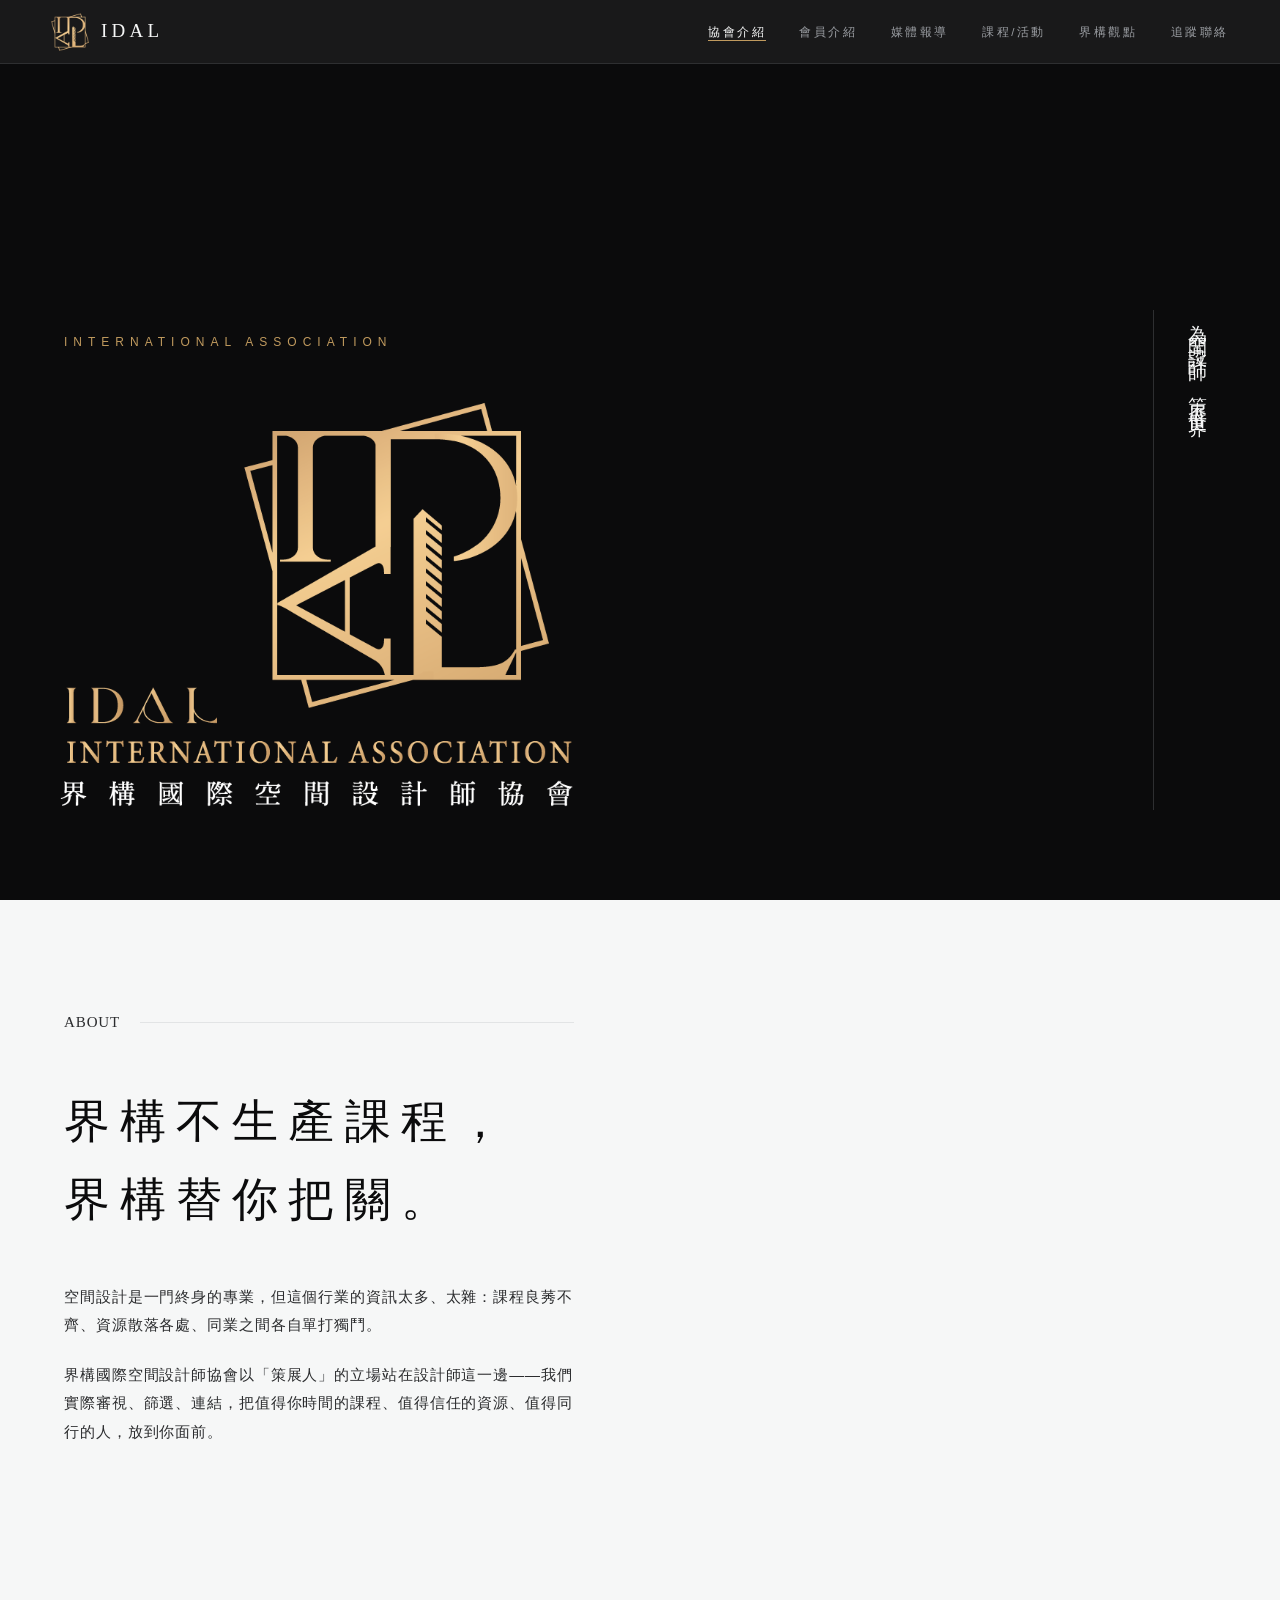
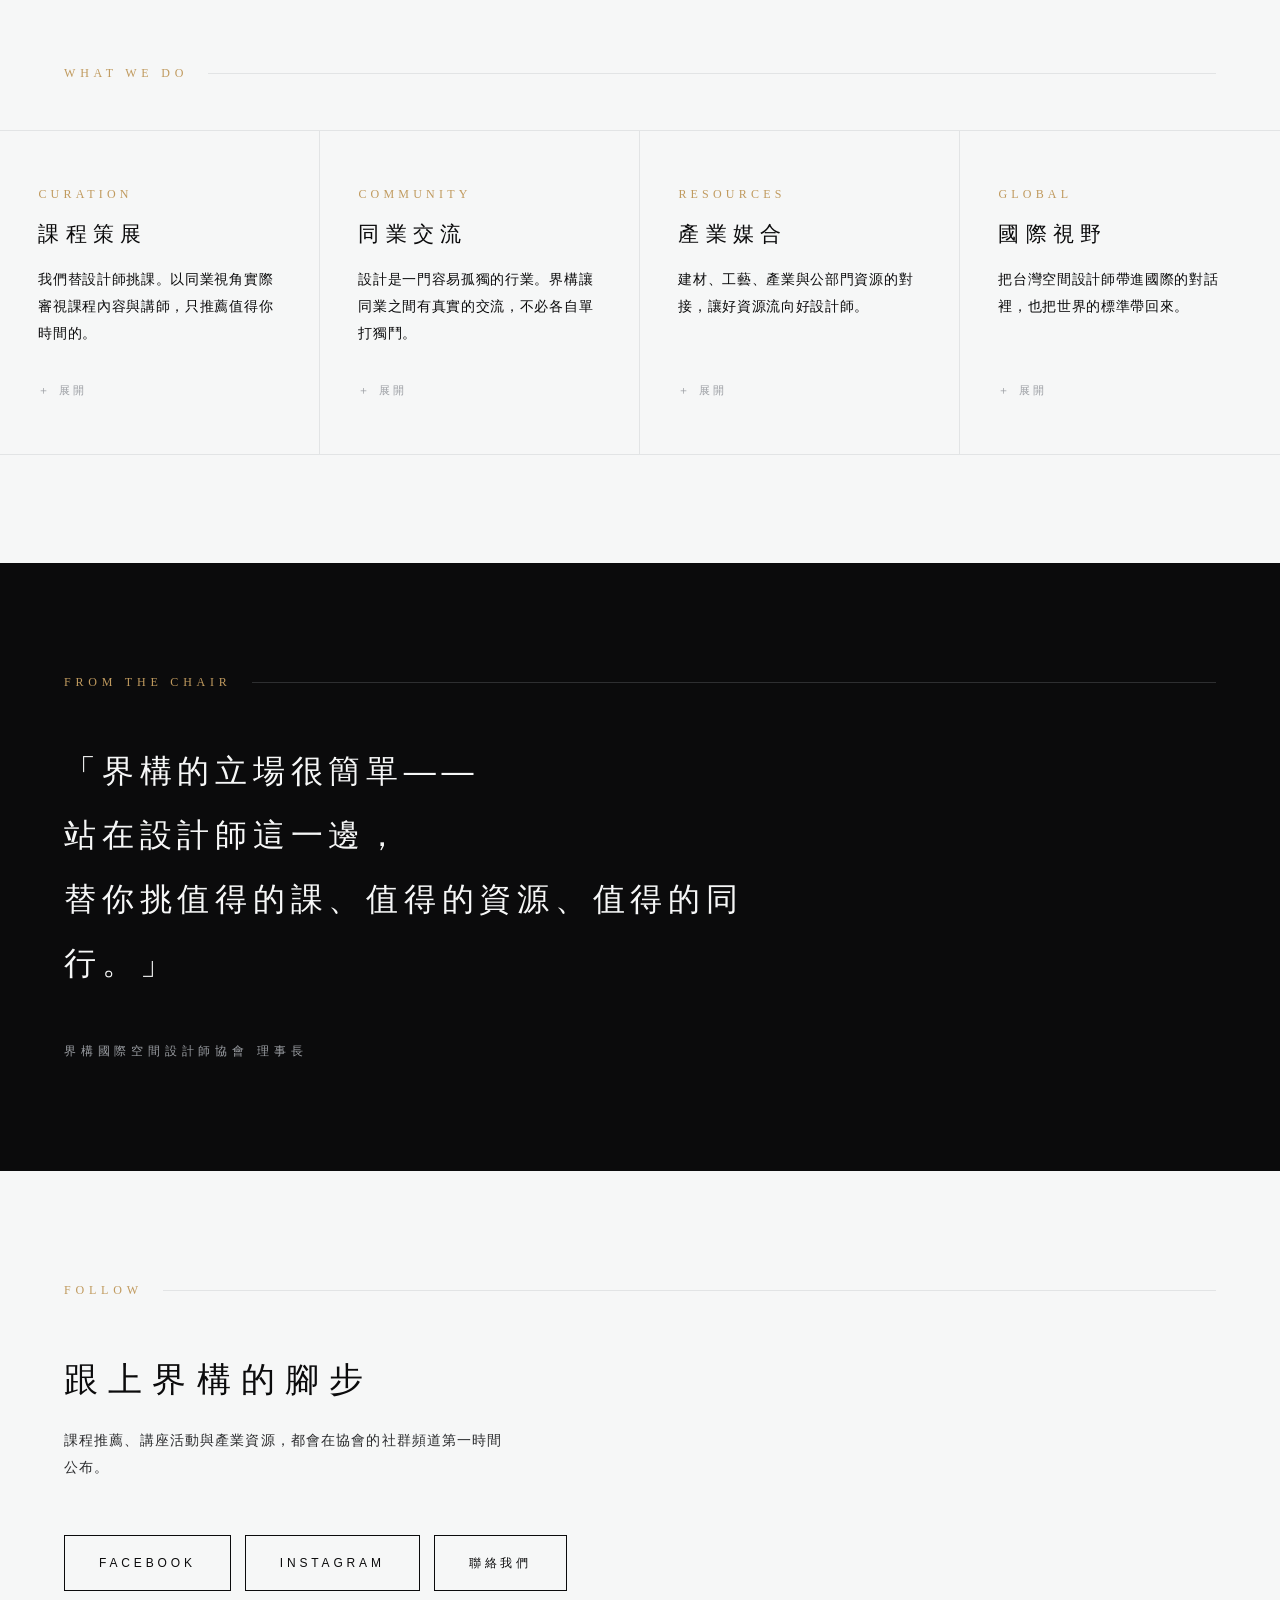
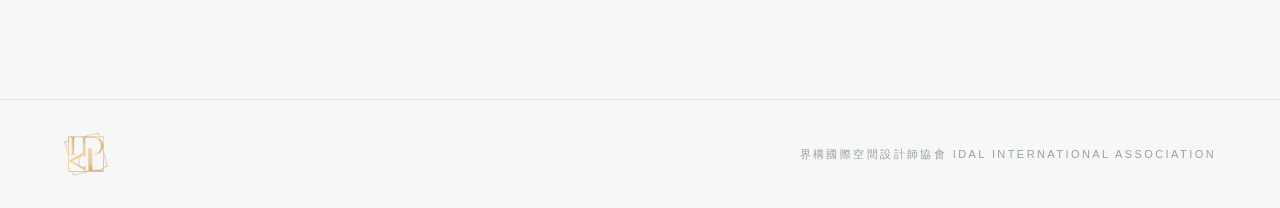
==== index.html @ 649efbc2 "Link Instagram on follow buttons; add sameAs social links to Organization schema Co-Authored-By: Cla" ====
<!DOCTYPE html>
<html lang="zh-Hant-TW">
<head>
<meta charset="utf-8">
<meta name="viewport" content="width=device-width, initial-scale=1">
<title>界構國際空間設計師協會 IDAL｜為空間設計師，策展世界</title>
<meta name="description" content="界構國際空間設計師協會（IDAL International Association）以策展人立場站在空間設計師這一邊：課程策展、同業交流、產業媒合、國際視野。我們替設計師把關值得的課程、值得信任的資源、值得同行的人。">
<link rel="canonical" href="https://vivian66323-afk.github.io/idal/index.html">
<meta property="og:type" content="website">
<meta property="og:title" content="界構國際空間設計師協會 IDAL｜為空間設計師，策展世界">
<meta property="og:description" content="課程策展、同業交流、產業媒合、國際視野——界構以策展人立場站在空間設計師這一邊。">
<meta property="og:image" content="https://vivian66323-afk.github.io/idal/assets/idal-logo.png">
<meta property="og:locale" content="zh_TW">
<link rel="icon" type="image/png" href="assets/idal-mark.png">
<link rel="stylesheet" href="assets/style.css">
<script type="application/ld+json">
{
  "@context": "https://schema.org",
  "@type": "Organization",
  "name": "界構國際空間設計師協會",
  "alternateName": "IDAL International Association",
  "url": "https://vivian66323-afk.github.io/idal/",
  "logo": "https://vivian66323-afk.github.io/idal/assets/idal-logo.png",
  "foundingDate": "2024-11",
  "description": "界構國際空間設計師協會以策展人立場服務空間設計師：課程策展、同業交流、產業媒合、國際視野。",
  "areaServed": "TW",
  "sameAs": ["https://www.facebook.com/profile.php?id=61562910852713", "https://www.instagram.com/idal_2024/"],
  "knowsAbout": ["室內設計", "空間設計", "設計課程策展", "設計產業資源媒合"]
}
</script>
</head>
<body>

<nav class="nav" aria-label="網站導覽">
  <a class="mark" href="index.html">
    <img src="assets/idal-mark.png" alt="IDAL 界構字標">
    <span class="mark-text">IDAL</span>
  </a>
  <ul>
    <li><a href="index.html" aria-current="page">協會介紹</a></li>
    <li><a href="members.html">會員介紹</a></li>
    <li><a href="press.html">媒體報導</a></li>
    <li><a href="courses-events.html">課程/活動</a></li>
    <li><a href="insights.html">界構觀點</a></li>
    <li><a href="#follow">追蹤聯絡</a></li>
  </ul>
</nav>

<header class="hero" id="top">
  <div class="hero-main">
    <p class="eyebrow">INTERNATIONAL ASSOCIATION</p>
    <h1>
      <img class="wordmark-img" src="assets/idal-logo.png" alt="IDAL International Association 界構國際空間設計師協會">
    </h1>
  </div>
  <p class="vertical" aria-hidden="true">為空間設計師，策展世界。</p>
</header>

<section class="manifesto" id="about">
  <p class="section-label">About</p>
  <div class="manifesto-inner reveal">
    <h2>界構不生產課程，<br>界構替你把關。</h2>
    <p>空間設計是一門終身的專業，但這個行業的資訊太多、太雜：課程良莠不齊、資源散落各處、同業之間各自單打獨鬥。</p>
    <p>界構國際空間設計師協會以「策展人」的立場站在設計師這一邊——我們實際審視、篩選、連結，把值得你時間的課程、值得信任的資源、值得同行的人，放到你面前。</p>
  </div>
</section>

<section class="pillars-section" id="pillars">
  <p class="section-label">What We Do</p>
  <div class="pillars reveal">
    <button class="pillar" type="button" aria-expanded="false">
      <span class="en">Curation</span>
      <h3>課程策展</h3>
      <p class="lede">我們替設計師挑課。以同業視角實際審視課程內容與講師，只推薦值得你時間的。</p>
      <p class="detail">市面上的設計課程數量龐大、品質落差極大。界構的審視標準只有一個：這門課，我們自己願不願意花時間上。通過的，才會出現在推薦清單上。</p>
      <span class="more">＋ 展開</span>
    </button>
    <button class="pillar" type="button" aria-expanded="false">
      <span class="en">Community</span>
      <h3>同業交流</h3>
      <p class="lede">設計是一門容易孤獨的行業。界構讓同業之間有真實的交流，不必各自單打獨鬥。</p>
      <p class="detail">聚會、案例分享、實務經驗交換——在這裡談的是真實的案場、真實的報價、真實的踩雷。同業不是對手，是彼此的參照系。</p>
      <span class="more">＋ 展開</span>
    </button>
    <button class="pillar" type="button" aria-expanded="false">
      <span class="en">Resources</span>
      <h3>產業媒合</h3>
      <p class="lede">建材、工藝、產業與公部門資源的對接，讓好資源流向好設計師。</p>
      <p class="detail">單一設計公司對接產業資源的成本很高，協會的規模讓對接變得可能。界構做的是媒合，不是抽成——資源的品質，就是協會的信用。</p>
      <span class="more">＋ 展開</span>
    </button>
    <button class="pillar" type="button" aria-expanded="false">
      <span class="en">Global</span>
      <h3>國際視野</h3>
      <p class="lede">把台灣空間設計師帶進國際的對話裡，也把世界的標準帶回來。</p>
      <p class="detail">台灣的空間設計實力值得被國際看見。界構持續關注國際趨勢、獎項與交流機會，替會員鋪一條往外走的路。</p>
      <span class="more">＋ 展開</span>
    </button>
  </div>
</section>

<section class="chair">
  <p class="section-label">From the Chair</p>
  <blockquote class="reveal">
    「界構的立場很簡單——<br>
    站在設計師這一邊，<br>
    替你挑值得的課、值得的資源、值得的同行。」
    <cite>界構國際空間設計師協會 理事長</cite>
  </blockquote>
</section>

<section class="follow" id="follow">
  <p class="section-label">Follow</p>
  <div class="follow-inner reveal">
    <h2>跟上界構的腳步</h2>
    <p class="sub">課程推薦、講座活動與產業資源，都會在協會的社群頻道第一時間公布。</p>
    <div class="follow-row">
      <a class="follow-btn" href="https://www.facebook.com/profile.php?id=61562910852713" target="_blank" rel="noopener">FACEBOOK</a>
      <a class="follow-btn" href="https://www.instagram.com/idal_2024/" target="_blank" rel="noopener">INSTAGRAM</a>
      <a class="follow-btn" href="#" data-placeholder>聯絡我們</a>
    </div>
  </div>
</section>

<footer>
  <img src="assets/idal-mark.png" alt="IDAL 界構字標">
  <span class="fs">界構國際空間設計師協會 IDAL INTERNATIONAL ASSOCIATION</span>
</footer>

<script src="assets/script.js"></script>
</body>
</html>
---- assets/style.css ----
:root {
  --ink: #0B0B0C;
  --paper: #F6F7F7;
  --graphite: #2B2C2E;
  --silver: #9B9EA3;
  --gold: #C09A5E;
  --hairline: #E2E4E5;
  --hairline-dark: #2E2F31;
  --font-didone: "Didot", "Bodoni MT", "Bodoni 72", "Playfair Display", "Times New Roman", serif;
  --font-cjk: "Microsoft JhengHei", "PingFang TC", "Noto Sans TC", "Heiti TC", sans-serif;
}

* { margin: 0; padding: 0; box-sizing: border-box; }

html { scroll-behavior: smooth; }
@media (prefers-reduced-motion: reduce) {
  html { scroll-behavior: auto; }
  .reveal { opacity: 1 !important; transform: none !important; transition: none !important; }
  .pillar, .follow-btn, .nav a, .member-card { transition: none !important; }
}

body {
  font-family: var(--font-cjk);
  background: var(--paper);
  color: var(--ink);
  line-height: 1.9;
  -webkit-font-smoothing: antialiased;
}

::selection { background: var(--ink); color: var(--paper); }

/* ---------- Nav ---------- */
.nav {
  position: sticky;
  top: 0;
  z-index: 10;
  display: flex;
  align-items: center;
  justify-content: space-between;
  gap: 16px;
  padding: 0 clamp(16px, 4vw, 64px);
  height: 64px;
  background: rgba(11, 11, 12, 0.94);
  backdrop-filter: blur(8px);
  border-bottom: 1px solid var(--hairline-dark);
}
.nav .mark {
  display: flex;
  align-items: center;
  gap: 12px;
  text-decoration: none;
  flex-shrink: 0;
}
.nav .mark img { height: 38px; width: auto; display: block; }
.nav .mark .mark-text {
  font-family: var(--font-didone);
  font-size: 19px;
  letter-spacing: 0.22em;
  color: var(--paper);
}
@media (max-width: 560px) { .nav .mark .mark-text { display: none; } }
.nav ul {
  display: flex;
  gap: clamp(12px, 2.6vw, 36px);
  list-style: none;
  overflow-x: auto;
  scrollbar-width: none;
}
.nav ul::-webkit-scrollbar { display: none; }
.nav ul a {
  color: var(--silver);
  text-decoration: none;
  font-size: 11.5px;
  letter-spacing: 0.22em;
  transition: color 0.25s ease;
  white-space: nowrap;
}
.nav ul a:hover, .nav ul a:focus-visible { color: var(--paper); }
.nav ul a[aria-current="page"] { color: var(--paper); border-bottom: 1px solid var(--gold); padding-bottom: 2px; }
.nav a:focus-visible { outline: 1px solid var(--paper); outline-offset: 4px; }

/* ---------- Hero ---------- */
.hero {
  background: var(--ink);
  color: var(--paper);
  min-height: calc(100svh - 64px);
  display: grid;
  grid-template-columns: 1fr auto;
  align-items: end;
  padding: clamp(40px, 8vh, 96px) clamp(20px, 5vw, 64px) clamp(48px, 10vh, 110px);
  gap: 32px;
  position: relative;
  overflow: hidden;
}
.hero-main { max-width: 900px; }
.hero .eyebrow {
  font-size: 12px;
  letter-spacing: 0.5em;
  color: var(--gold);
  margin-bottom: clamp(24px, 5vh, 56px);
}
.hero .wordmark-img {
  width: clamp(260px, 46vw, 520px);
  height: auto;
  display: block;
  margin-left: -8px;
}
.hero .vertical {
  writing-mode: vertical-rl;
  font-size: clamp(15px, 1.8vw, 19px);
  font-weight: 300;
  letter-spacing: 0.4em;
  color: var(--paper);
  border-left: 1px solid var(--hairline-dark);
  padding-left: clamp(14px, 2vw, 28px);
  height: clamp(320px, 56vh, 500px);
  align-self: end;
}
@media (max-width: 640px) {
  .hero { grid-template-columns: 1fr; }
  .hero .vertical { display: none; }
  .hero .wordmark-img { width: min(86vw, 420px); }
}

/* ---------- Sections ---------- */
section { padding: clamp(64px, 12vh, 140px) clamp(20px, 5vw, 64px); }
.section-label {
  font-family: var(--font-didone);
  font-size: 12px;
  letter-spacing: 0.4em;
  color: var(--gold);
  text-transform: uppercase;
  margin-bottom: clamp(28px, 5vh, 56px);
  display: flex;
  align-items: center;
  gap: 20px;
}
.section-label::after {
  content: "";
  flex: 1;
  height: 1px;
  background: var(--hairline);
}

/* ---------- Manifesto ---------- */
.manifesto-inner { max-width: 860px; }
.manifesto h2, .members-intro h2 {
  font-size: clamp(26px, 4.6vw, 46px);
  font-weight: 300;
  letter-spacing: 0.22em;
  line-height: 1.7;
  text-wrap: balance;
  margin-bottom: clamp(28px, 5vh, 48px);
}
.manifesto p, .members-intro p {
  max-width: 34em;
  font-size: 15px;
  font-weight: 300;
  color: var(--graphite);
  letter-spacing: 0.06em;
}
.manifesto p + p, .members-intro p + p { margin-top: 1.4em; }

/* ---------- Pillars ---------- */
.pillars-section { padding-left: 0; padding-right: 0; }
.pillars-section .section-label { margin-left: clamp(20px, 5vw, 64px); margin-right: clamp(20px, 5vw, 64px); }
.pillars {
  display: grid;
  grid-template-columns: repeat(4, 1fr);
  border-top: 1px solid var(--hairline);
  border-bottom: 1px solid var(--hairline);
}
@media (max-width: 960px) { .pillars { grid-template-columns: repeat(2, 1fr); } }
@media (max-width: 560px) { .pillars { grid-template-columns: 1fr; } }

.pillar {
  border: 0;
  text-align: left;
  background: var(--paper);
  color: var(--ink);
  font-family: var(--font-cjk);
  padding: clamp(32px, 5vw, 56px) clamp(24px, 3vw, 40px);
  border-right: 1px solid var(--hairline);
  cursor: pointer;
  transition: background 0.3s ease, color 0.3s ease;
  display: flex;
  flex-direction: column;
  gap: 18px;
  min-height: 300px;
}
.pillar:last-child { border-right: 0; }
@media (max-width: 960px) {
  .pillar { border-bottom: 1px solid var(--hairline); }
  .pillar:nth-last-child(-n+2) { border-bottom: 0; }
}
@media (max-width: 560px) {
  .pillar { border-right: 0; min-height: 0; }
  .pillar:nth-last-child(-n+2) { border-bottom: 1px solid var(--hairline); }
  .pillar:last-child { border-bottom: 0; }
}

.pillar:hover, .pillar:focus-visible, .pillar.open {
  background: var(--ink);
  color: var(--paper);
}
.pillar:focus-visible { outline: 1px solid var(--ink); outline-offset: -6px; }
.pillar .en {
  font-family: var(--font-didone);
  font-size: 12px;
  letter-spacing: 0.35em;
  text-transform: uppercase;
  color: var(--gold);
}
.pillar h3 {
  font-size: 21px;
  font-weight: 400;
  letter-spacing: 0.3em;
}
.pillar .lede {
  font-size: 13.5px;
  font-weight: 300;
  letter-spacing: 0.05em;
  line-height: 2;
}
.pillar .detail {
  font-size: 13px;
  font-weight: 300;
  letter-spacing: 0.05em;
  line-height: 2;
  color: var(--silver);
  max-height: 0;
  overflow: hidden;
  transition: max-height 0.4s ease;
}
.pillar.open .detail { max-height: 260px; }
.pillar .more {
  margin-top: auto;
  font-size: 11px;
  letter-spacing: 0.3em;
  color: var(--silver);
}
.pillar.open .more { color: var(--paper); }

/* ---------- Chair ---------- */
.chair { background: var(--ink); color: var(--paper); }
.chair .section-label::after { background: var(--hairline-dark); }
.chair blockquote {
  max-width: 760px;
  font-size: clamp(20px, 3.4vw, 32px);
  font-weight: 300;
  letter-spacing: 0.18em;
  line-height: 2;
  text-wrap: balance;
}
.chair cite {
  display: block;
  margin-top: clamp(28px, 5vh, 44px);
  font-style: normal;
  font-size: 12px;
  letter-spacing: 0.4em;
  color: var(--silver);
}

/* ---------- Follow / CTA ---------- */
.follow-inner { max-width: 860px; }
.follow h2 {
  font-size: clamp(22px, 3.6vw, 34px);
  font-weight: 300;
  letter-spacing: 0.3em;
  margin-bottom: 16px;
}
.follow .sub {
  font-size: 14px;
  font-weight: 300;
  color: var(--graphite);
  letter-spacing: 0.08em;
  max-width: 32em;
  margin-bottom: clamp(32px, 6vh, 56px);
}
.follow-row { display: flex; flex-wrap: wrap; gap: 14px; }
.follow-btn {
  display: inline-flex;
  align-items: center;
  gap: 12px;
  padding: 16px 34px;
  border: 1px solid var(--ink);
  color: var(--ink);
  background: transparent;
  text-decoration: none;
  font-size: 12px;
  letter-spacing: 0.32em;
  font-family: var(--font-cjk);
  transition: background 0.25s ease, color 0.25s ease;
}
.follow-btn:hover, .follow-btn:focus-visible {
  background: var(--ink);
  color: var(--paper);
}
.follow-btn:focus-visible { outline: 1px solid var(--ink); outline-offset: 3px; }

/* ---------- Subpage hero ---------- */
.members-hero {
  background: var(--ink);
  color: var(--paper);
  padding: clamp(64px, 12vh, 140px) clamp(20px, 5vw, 64px);
}
.members-hero .eyebrow {
  font-size: 12px;
  letter-spacing: 0.5em;
  color: var(--gold);
  margin-bottom: clamp(20px, 4vh, 40px);
}
.members-hero h1 {
  font-size: clamp(30px, 6vw, 64px);
  font-weight: 300;
  letter-spacing: 0.3em;
  line-height: 1.5;
  text-wrap: balance;
}
.members-hero .en-sub {
  font-family: var(--font-didone);
  font-size: 13px;
  letter-spacing: 0.35em;
  color: var(--silver);
  margin-top: 18px;
  text-transform: uppercase;
}

/* ---------- Members ---------- */
.benefits {
  display: grid;
  grid-template-columns: repeat(2, 1fr);
  gap: 0 clamp(20px, 3vw, 48px);
  border-top: 1px solid var(--hairline);
  max-width: 980px;
}
@media (max-width: 700px) { .benefits { grid-template-columns: 1fr; } }
.benefit {
  padding: clamp(24px, 4vw, 40px) 0;
  border-bottom: 1px solid var(--hairline);
}
.benefit .en {
  font-family: var(--font-didone);
  font-size: 11px;
  letter-spacing: 0.35em;
  text-transform: uppercase;
  color: var(--gold);
  display: block;
  margin-bottom: 10px;
}
.benefit h3 {
  font-size: 17px;
  font-weight: 400;
  letter-spacing: 0.24em;
  margin-bottom: 10px;
}
.benefit p {
  font-size: 13.5px;
  font-weight: 300;
  color: var(--graphite);
  letter-spacing: 0.05em;
}

.directory-grid {
  display: grid;
  grid-template-columns: repeat(3, 1fr);
  gap: 1px;
  background: var(--hairline);
  border: 1px solid var(--hairline);
}
@media (max-width: 900px) { .directory-grid { grid-template-columns: repeat(2, 1fr); } }
@media (max-width: 560px) { .directory-grid { grid-template-columns: 1fr; } }

.member-card {
  background: var(--paper);
  padding: clamp(28px, 4vw, 44px) clamp(22px, 3vw, 36px);
  display: flex;
  flex-direction: column;
  gap: 8px;
  transition: background 0.3s ease, color 0.3s ease;
}
.member-card:hover { background: var(--ink); color: var(--paper); }
.member-card:hover .m-firm { color: var(--silver); }
.member-card:hover .m-field { color: var(--silver); }
.member-card .m-avatar {
  width: 56px;
  height: 56px;
  border: 1px solid currentColor;
  display: flex;
  align-items: center;
  justify-content: center;
  font-family: var(--font-didone);
  font-size: 20px;
  margin-bottom: 14px;
}
.member-card .m-name {
  font-size: 17px;
  font-weight: 400;
  letter-spacing: 0.22em;
}
.member-card .m-firm {
  font-size: 12.5px;
  font-weight: 300;
  letter-spacing: 0.1em;
  color: var(--graphite);
}
.member-card .m-field {
  font-size: 11.5px;
  font-weight: 300;
  letter-spacing: 0.14em;
  color: var(--silver);
  margin-top: 6px;
}

.directory-note {
  margin-top: 24px;
  font-size: 12px;
  letter-spacing: 0.12em;
  color: var(--silver);
}

/* ---------- Item list (media / events) ---------- */
.item-list { border-top: 1px solid var(--hairline); max-width: 1020px; }
.item-row {
  display: grid;
  grid-template-columns: 130px 1fr auto;
  gap: 8px 28px;
  padding: clamp(22px, 3.5vw, 34px) 0;
  border-bottom: 1px solid var(--hairline);
  align-items: baseline;
}
@media (max-width: 640px) { .item-row { grid-template-columns: 1fr; } }
.item-date {
  font-family: var(--font-didone);
  font-size: 13px;
  letter-spacing: 0.18em;
  color: var(--gold);
  font-variant-numeric: tabular-nums;
}
.item-body .item-title {
  font-size: 16.5px;
  font-weight: 400;
  letter-spacing: 0.14em;
  line-height: 1.9;
}
.item-body .item-sub {
  margin-top: 6px;
  font-size: 13px;
  font-weight: 300;
  letter-spacing: 0.06em;
  color: var(--graphite);
  max-width: 42em;
}
.item-tag {
  align-self: start;
  font-size: 10px;
  letter-spacing: 0.3em;
  border: 1px solid var(--hairline);
  color: var(--silver);
  padding: 5px 12px 5px 14px;
  white-space: nowrap;
}
.item-row.pending .item-title, .item-row.pending .item-date { color: var(--silver); }

/* ---------- Insights ---------- */
.insight-list { border-top: 1px solid var(--hairline); max-width: 1020px; }
.insight {
  display: block;
  width: 100%;
  text-align: left;
  background: none;
  border: 0;
  border-bottom: 1px solid var(--hairline);
  font-family: var(--font-cjk);
  color: var(--ink);
  padding: clamp(26px, 4vw, 40px) 0;
  cursor: pointer;
}
.insight:focus-visible { outline: 1px solid var(--ink); outline-offset: -4px; }
.insight .i-tag {
  font-family: var(--font-didone);
  font-size: 11px;
  letter-spacing: 0.35em;
  text-transform: uppercase;
  color: var(--gold);
  display: block;
  margin-bottom: 10px;
}
.insight .i-title {
  font-size: 18px;
  font-weight: 400;
  letter-spacing: 0.16em;
  line-height: 1.9;
}
.insight .i-teaser {
  margin-top: 8px;
  font-size: 13.5px;
  font-weight: 300;
  letter-spacing: 0.06em;
  color: var(--graphite);
  max-width: 42em;
  display: block;
}
.insight .i-body {
  display: block;
  max-height: 0;
  overflow: hidden;
  transition: max-height 0.45s ease;
}
.insight.open .i-body { max-height: 600px; }
.insight .i-body p {
  margin-top: 16px;
  font-size: 13.5px;
  font-weight: 300;
  letter-spacing: 0.06em;
  line-height: 2.1;
  color: var(--graphite);
  max-width: 42em;
}
.insight .i-more {
  display: inline-block;
  margin-top: 14px;
  font-size: 11px;
  letter-spacing: 0.3em;
  color: var(--silver);
}
.insight:hover .i-title { text-decoration: underline; text-underline-offset: 8px; text-decoration-thickness: 1px; }

/* ---------- Footer ---------- */
footer {
  border-top: 1px solid var(--hairline);
  padding: 32px clamp(20px, 5vw, 64px);
  display: flex;
  flex-wrap: wrap;
  gap: 12px 32px;
  align-items: center;
  justify-content: space-between;
}
footer img { height: 44px; width: auto; display: block; }
footer .fs {
  font-size: 11px;
  letter-spacing: 0.22em;
  color: var(--silver);
}

/* ---------- Reveal ---------- */
.reveal {
  opacity: 0;
  transform: translateY(24px);
  transition: opacity 0.7s ease, transform 0.7s ease;
}
.reveal.in { opacity: 1; transform: none; }
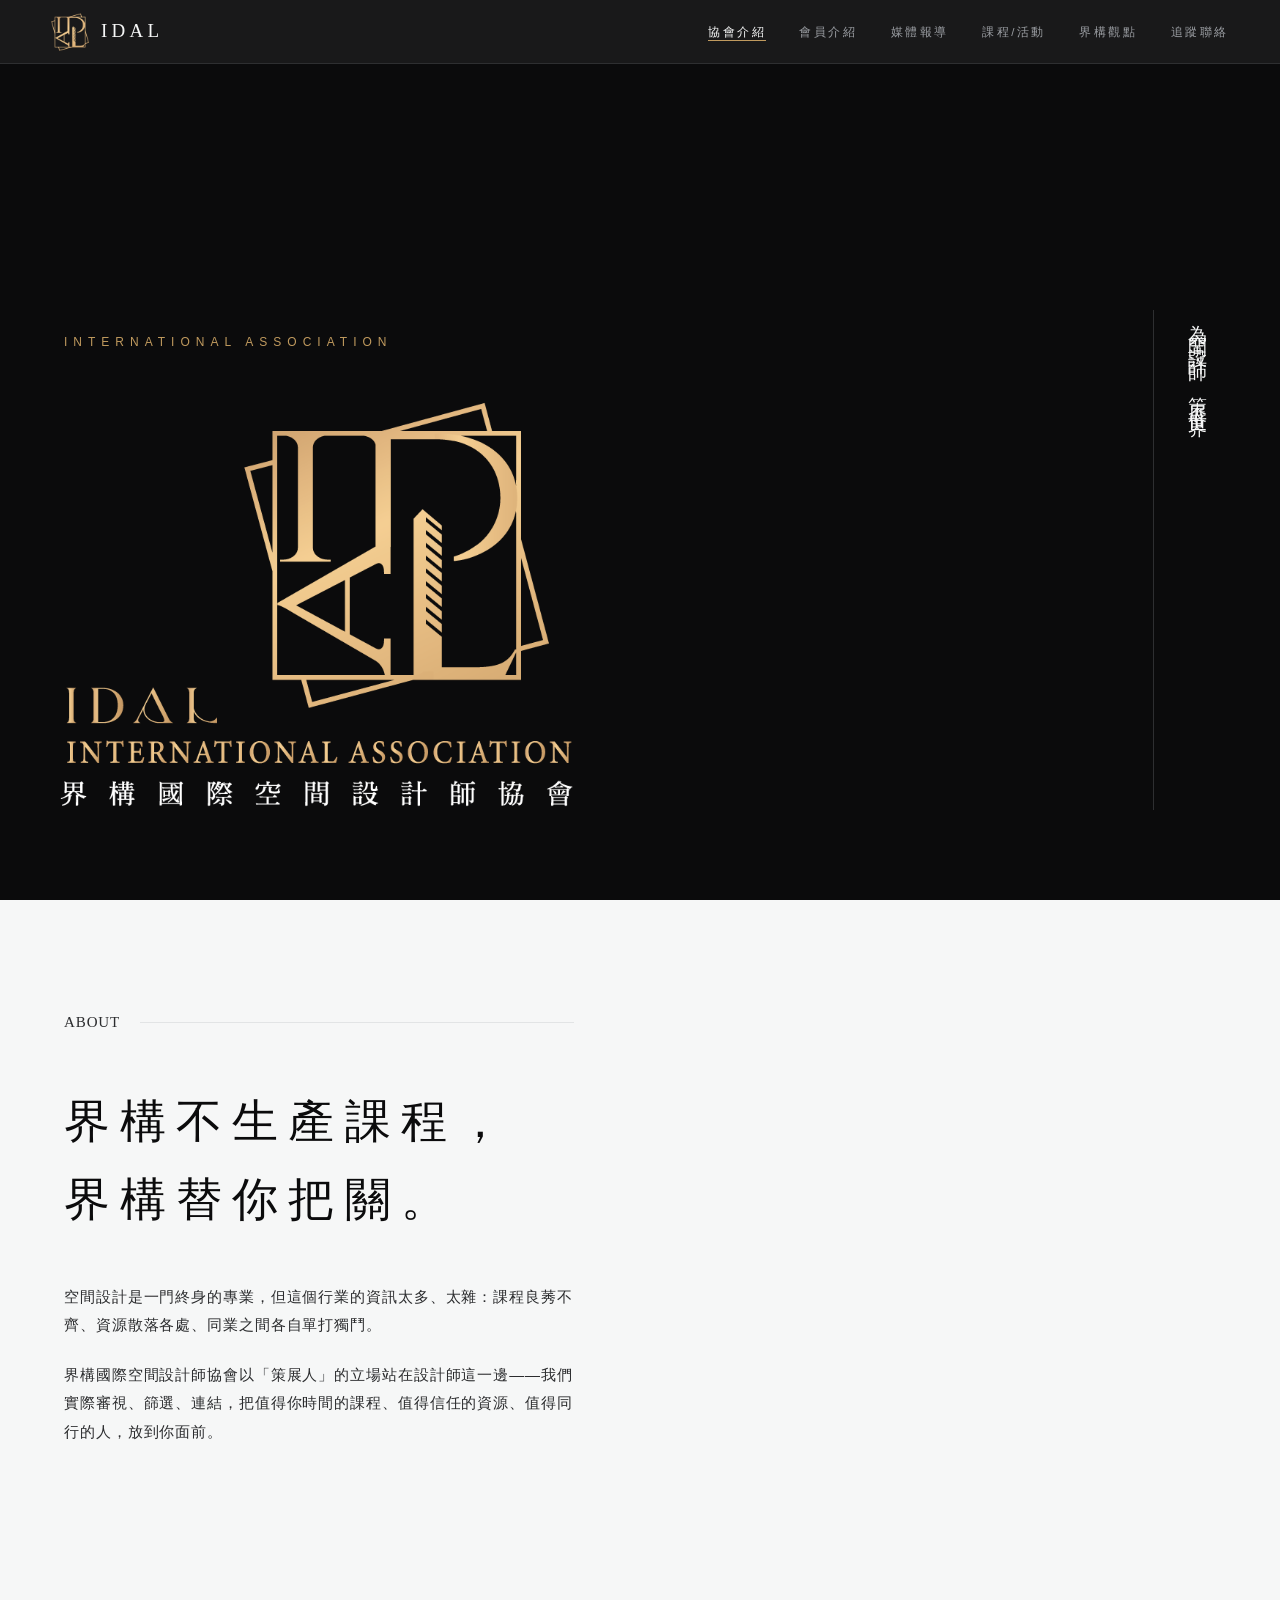
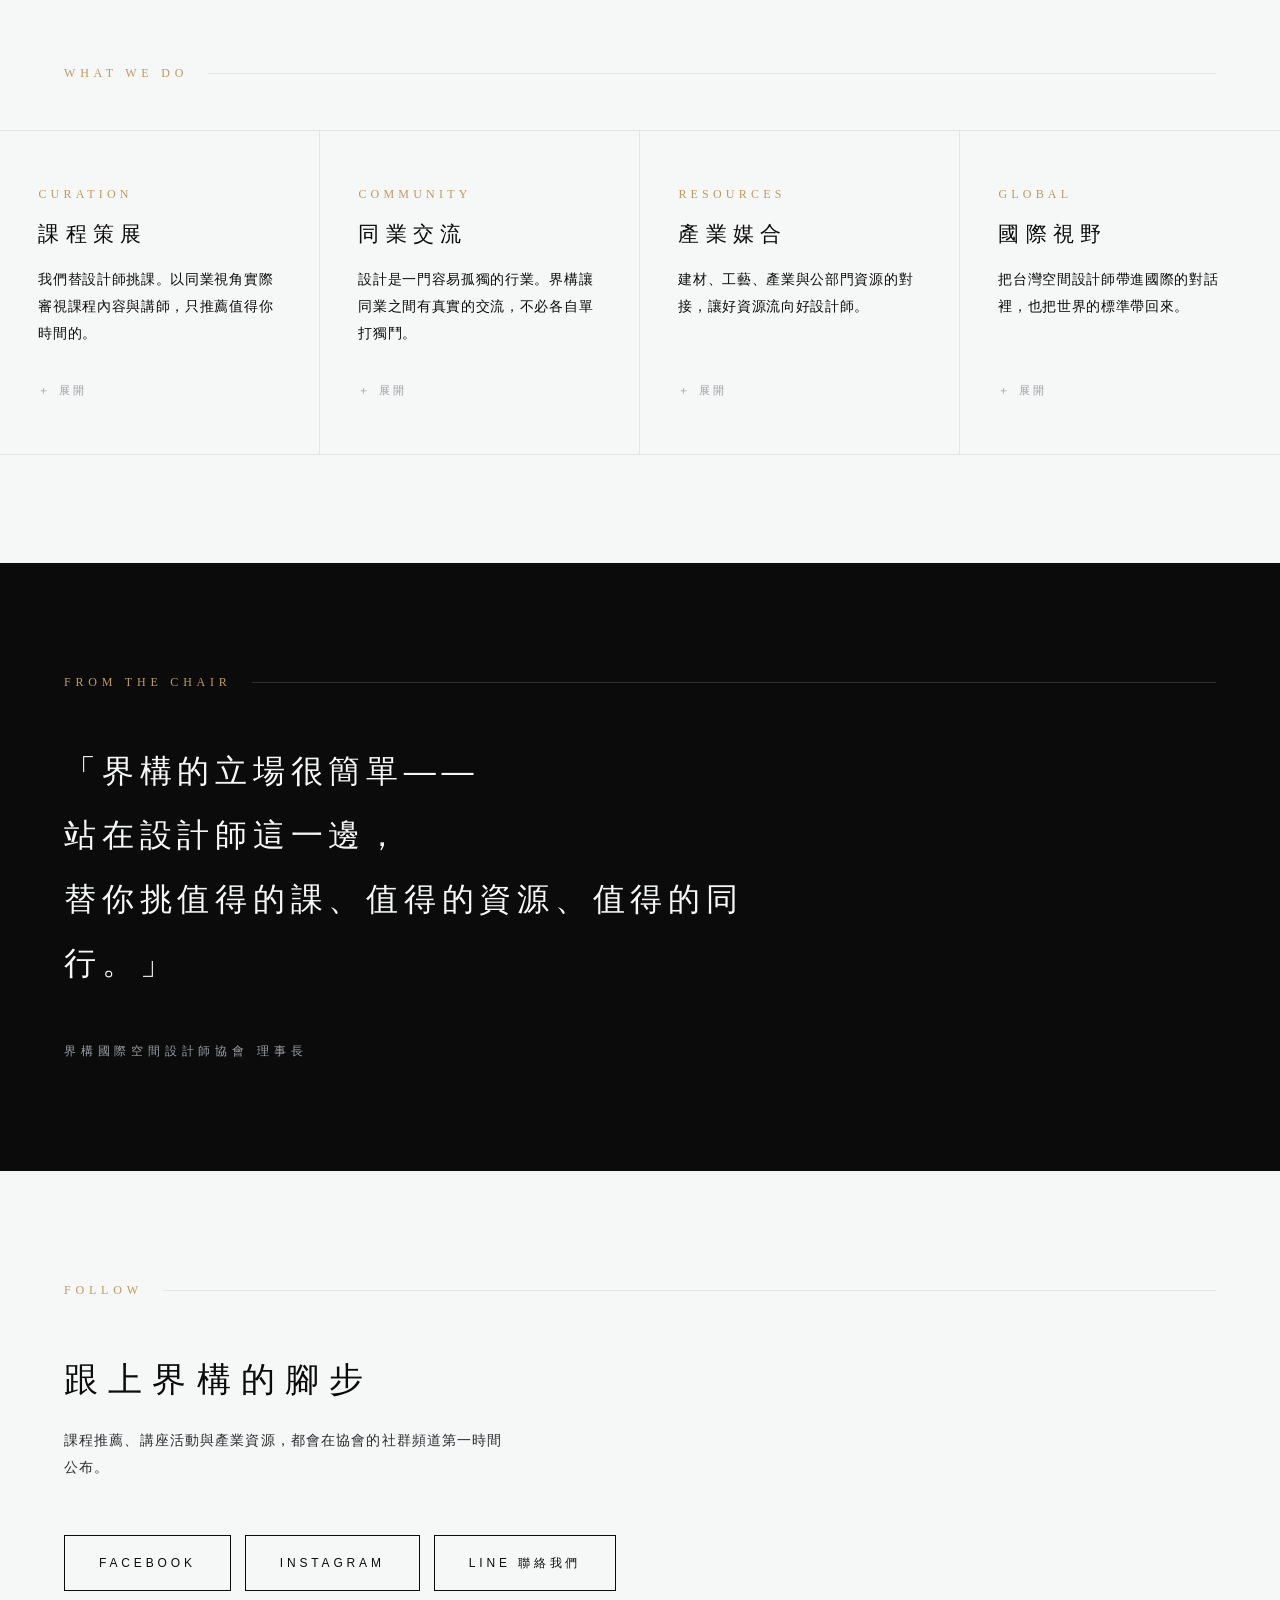
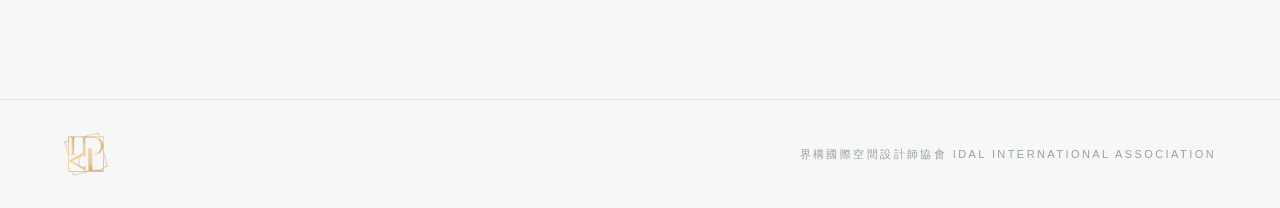
==== commit 9d96d360: "Link LINE official account on contact buttons Co-Authored-By: Claude Fable 5 <noreply@anthropic.com>" ====
--- a/index.html
+++ b/index.html
@@ -117,7 +117,7 @@
     <div class="follow-row">
       <a class="follow-btn" href="https://www.facebook.com/profile.php?id=61562910852713" target="_blank" rel="noopener">FACEBOOK</a>
       <a class="follow-btn" href="https://www.instagram.com/idal_2024/" target="_blank" rel="noopener">INSTAGRAM</a>
-      <a class="follow-btn" href="#" data-placeholder>聯絡我們</a>
+      <a class="follow-btn" href="https://lin.ee/Rx6D6qI" target="_blank" rel="noopener">LINE 聯絡我們</a>
     </div>
   </div>
 </section>
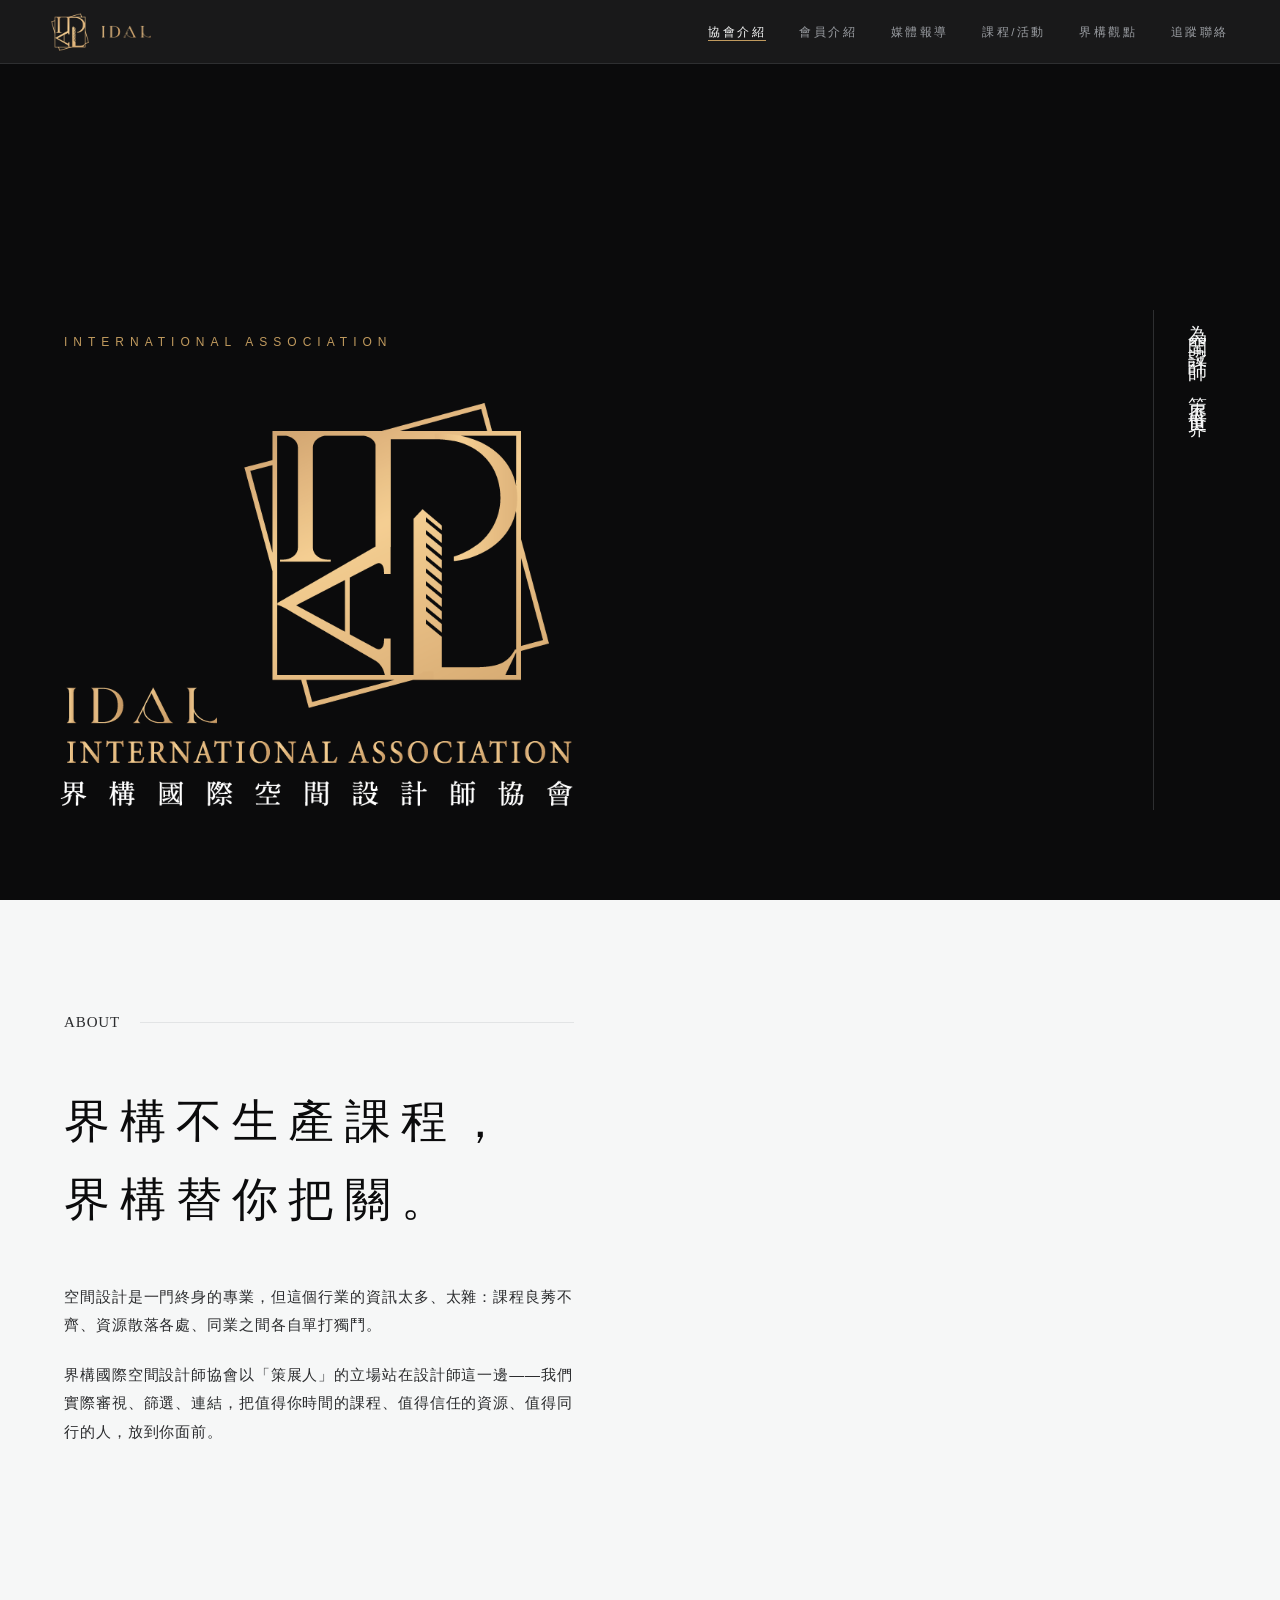
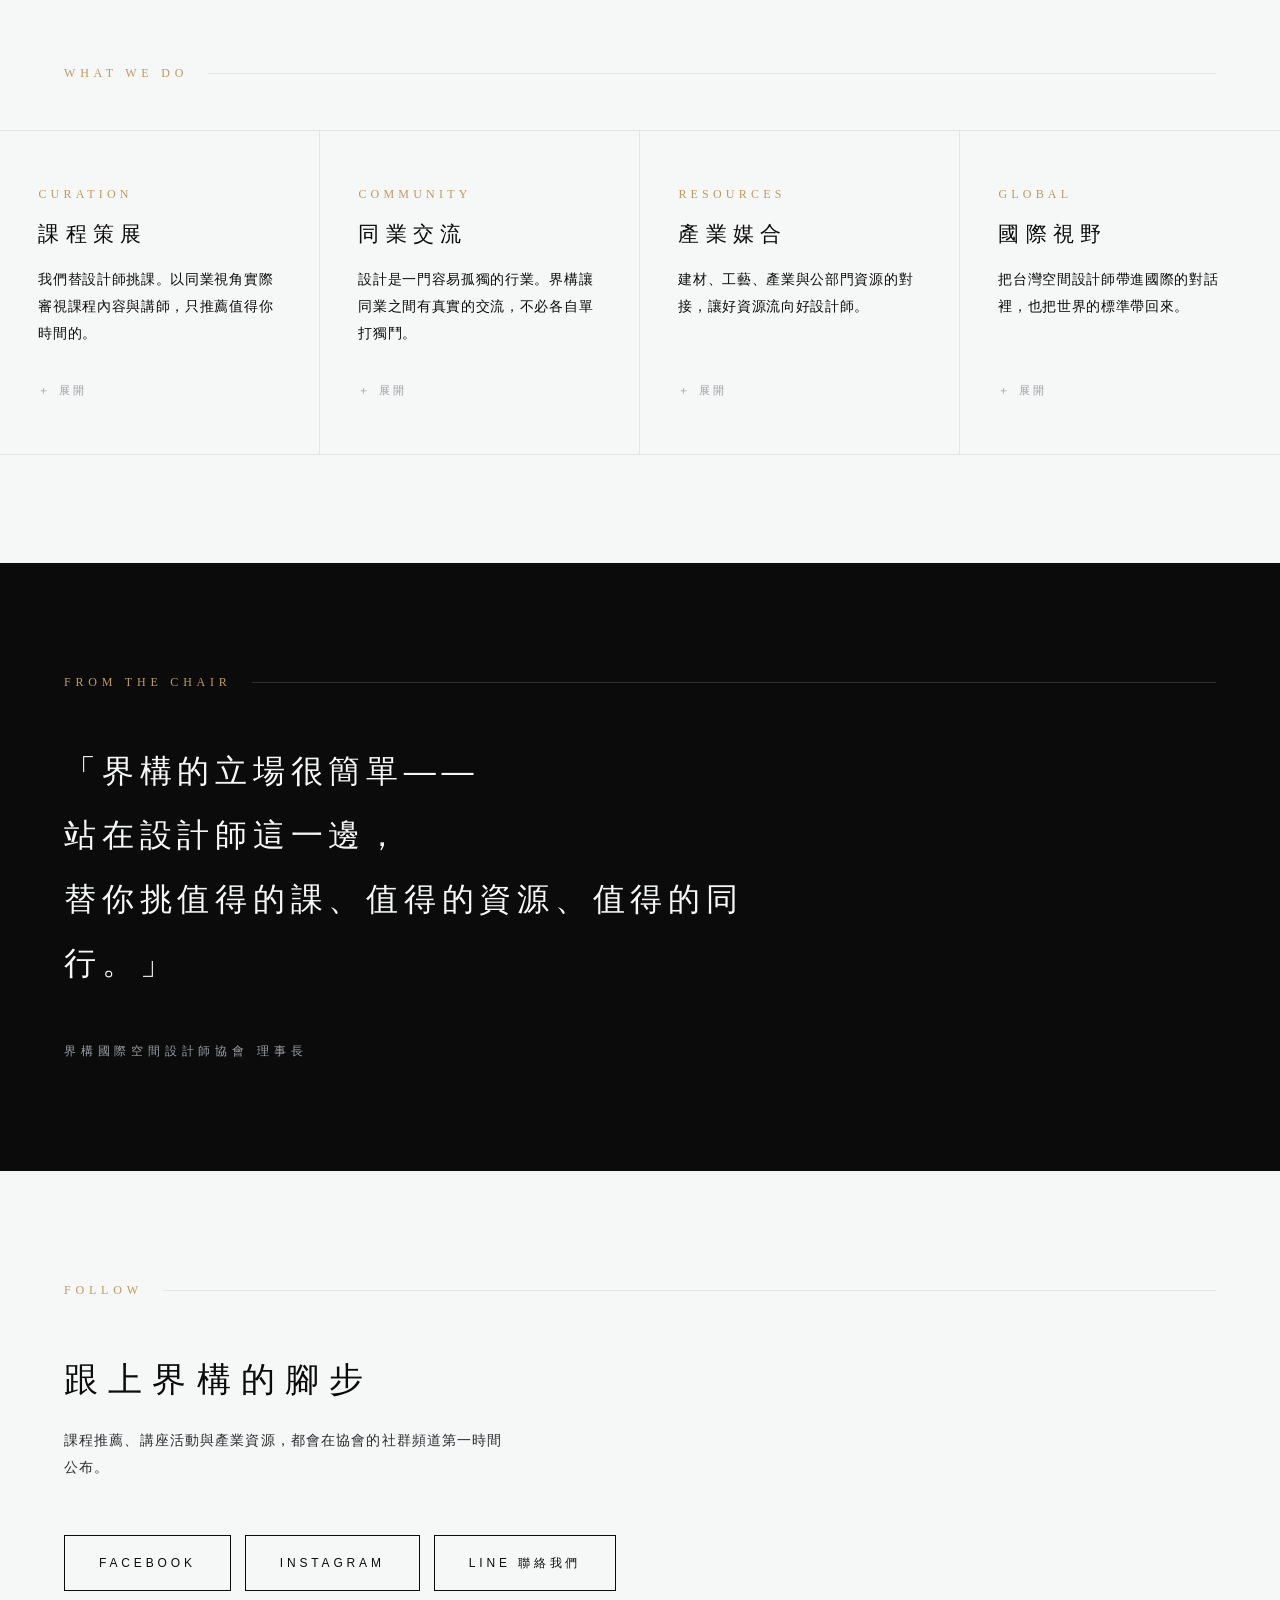
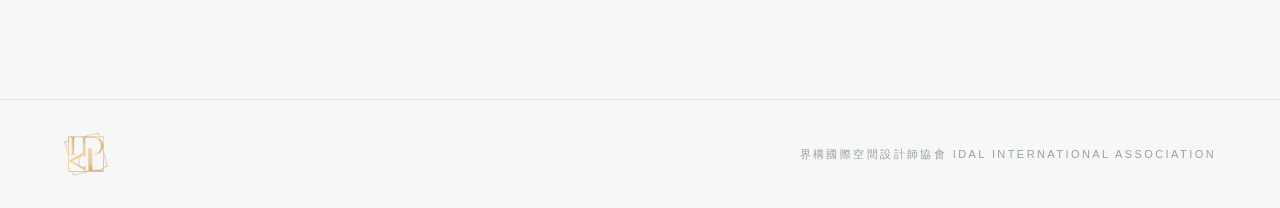
==== commit c9d1d4a0: "Use logo IDAL wordmark image in nav instead of system font Co-Authored-By: Claude Fable 5 <noreply@a" ====
--- a/index.html
+++ b/index.html
@@ -34,7 +34,7 @@
 <nav class="nav" aria-label="網站導覽">
   <a class="mark" href="index.html">
     <img src="assets/idal-mark.png" alt="IDAL 界構字標">
-    <span class="mark-text">IDAL</span>
+    <img class="mark-word" src="assets/idal-word.png" alt="IDAL">
   </a>
   <ul>
     <li><a href="index.html" aria-current="page">協會介紹</a></li>
--- a/assets/style.css
+++ b/assets/style.css
@@ -52,13 +52,12 @@
   flex-shrink: 0;
 }
 .nav .mark img { height: 38px; width: auto; display: block; }
-.nav .mark .mark-text {
-  font-family: var(--font-didone);
-  font-size: 19px;
-  letter-spacing: 0.22em;
-  color: var(--paper);
-}
-@media (max-width: 560px) { .nav .mark .mark-text { display: none; } }
+.nav .mark .mark-word {
+  height: 13px;
+  width: auto;
+  display: block;
+}
+@media (max-width: 560px) { .nav .mark .mark-word { display: none; } }
 .nav ul {
   display: flex;
   gap: clamp(12px, 2.6vw, 36px);
@@ -462,6 +461,22 @@
 }
 .item-row.pending .item-title, .item-row.pending .item-date { color: var(--silver); }
 
+.item-row.has-thumb { grid-template-columns: 130px 128px 1fr auto; align-items: start; }
+.item-thumb {
+  width: 128px;
+  height: 96px;
+  object-fit: cover;
+  display: block;
+  filter: grayscale(1);
+  transition: filter 0.35s ease;
+}
+.item-row:hover .item-thumb { filter: none; }
+@media (max-width: 640px) {
+  .item-row.has-thumb { grid-template-columns: 1fr; }
+  .item-thumb { width: 100%; height: auto; max-height: 220px; object-fit: cover; }
+}
+@media (prefers-reduced-motion: reduce) { .item-thumb { transition: none; filter: none; } }
+
 /* ---------- Insights ---------- */
 .insight-list { border-top: 1px solid var(--hairline); max-width: 1020px; }
 .insight {
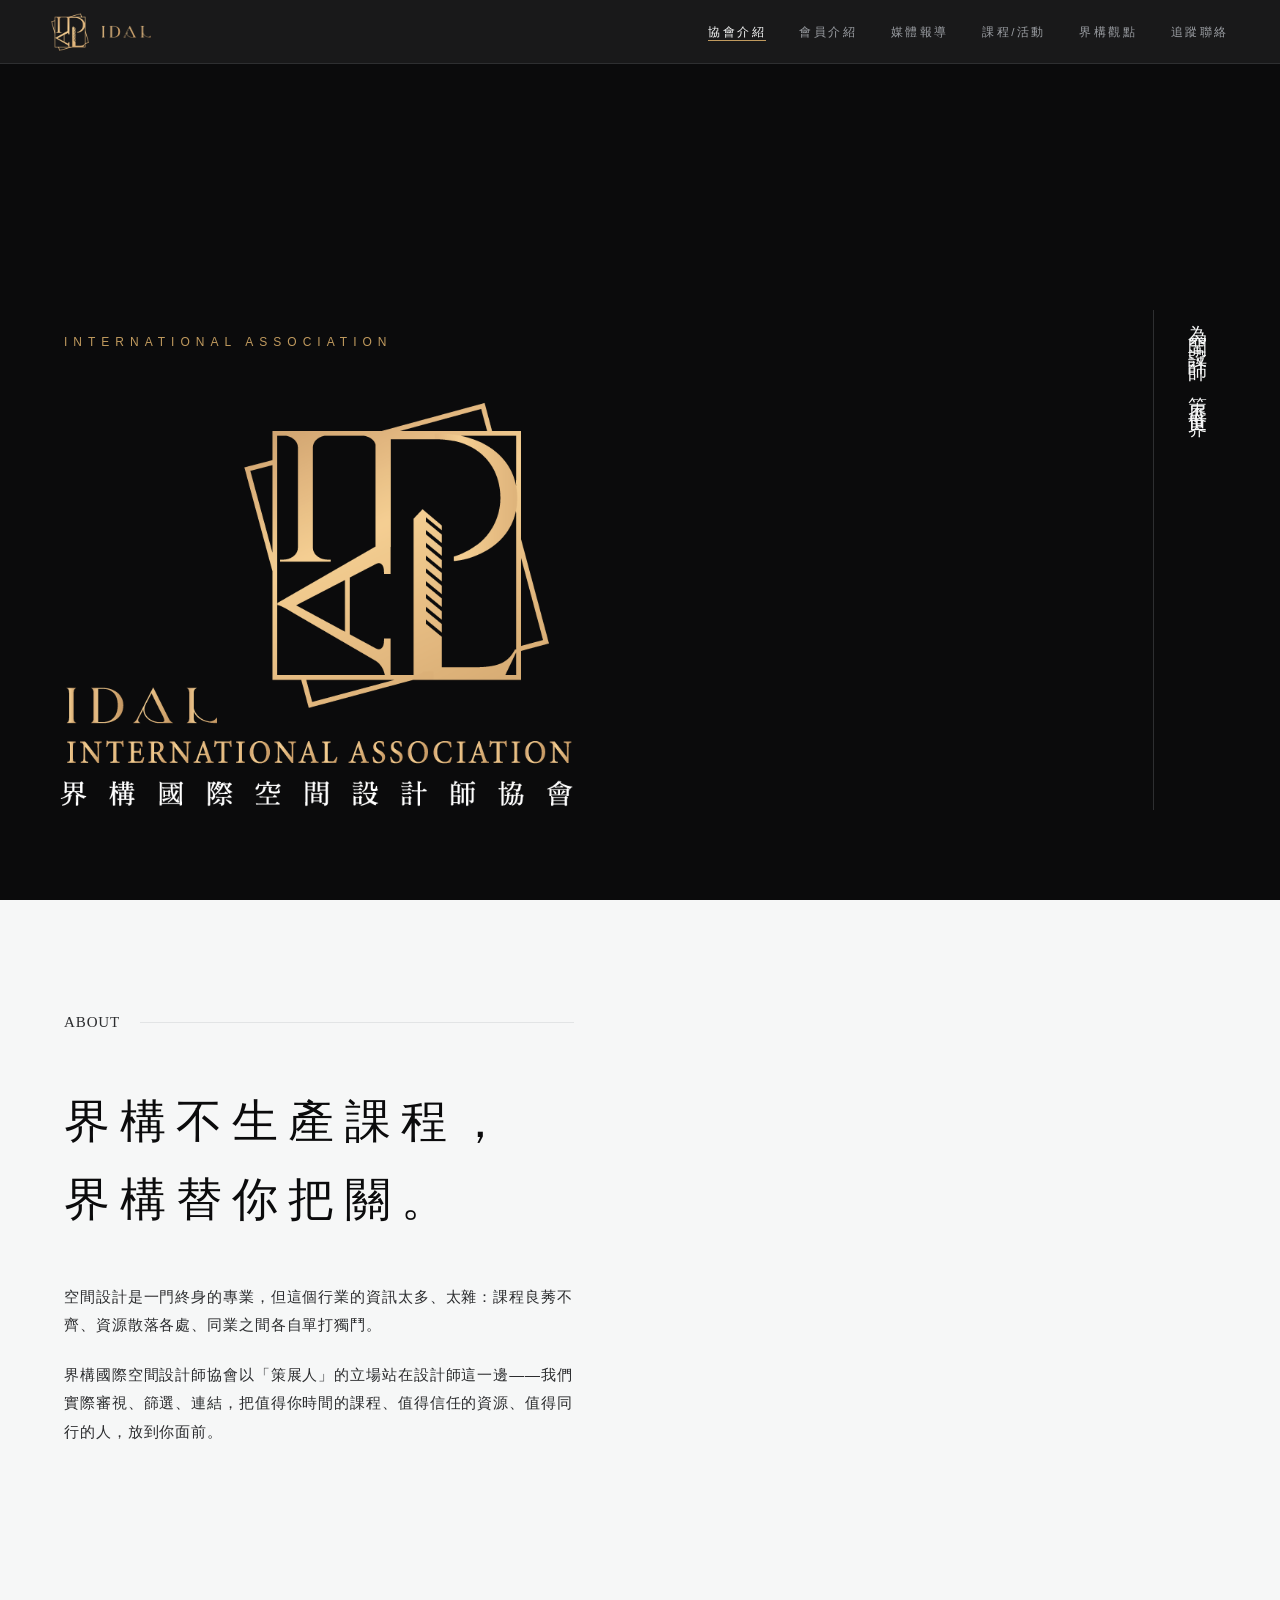
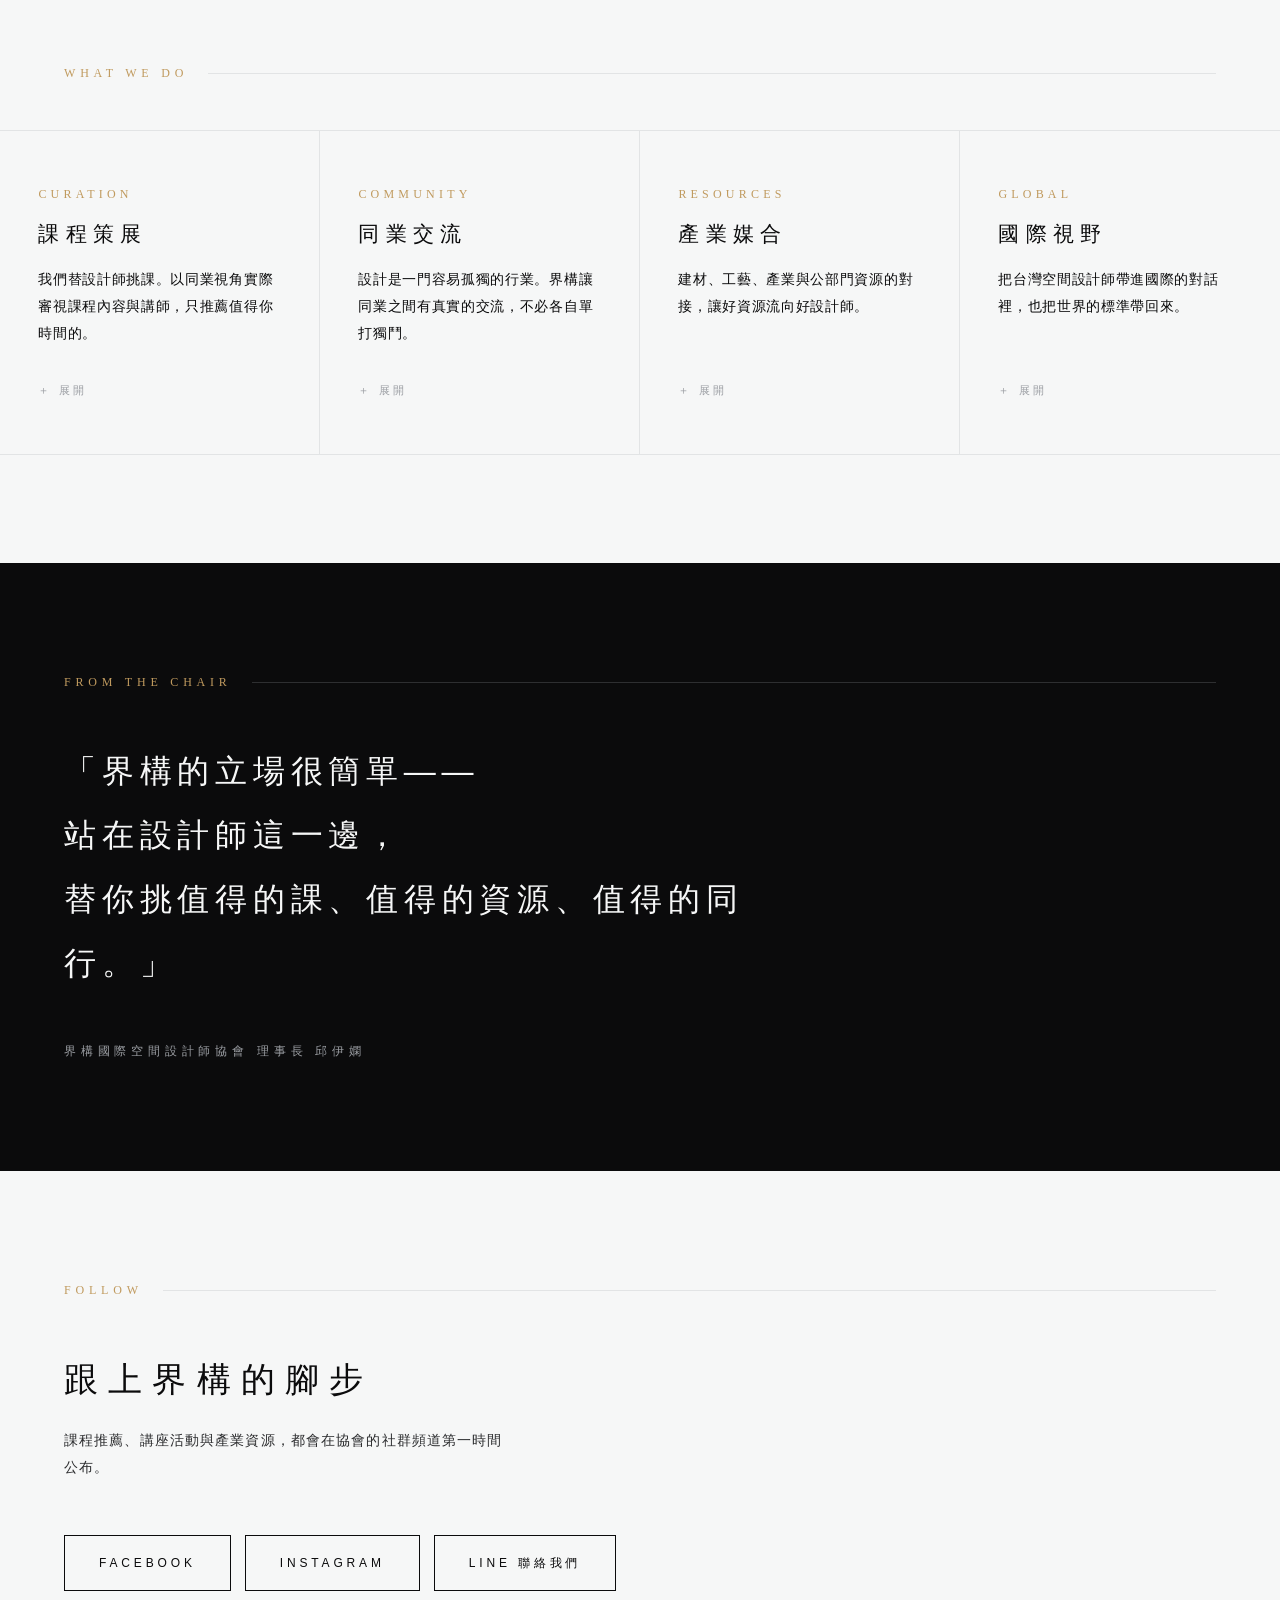
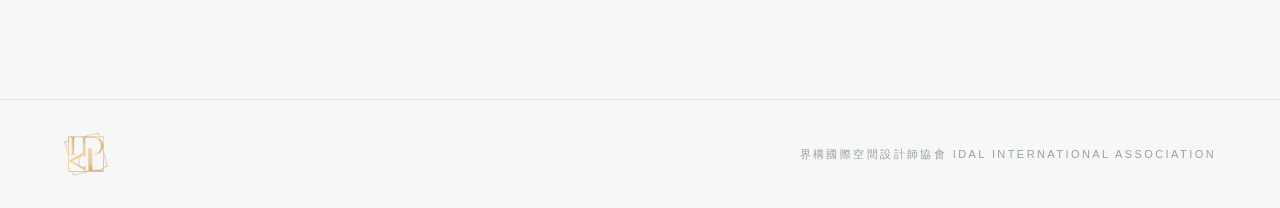
==== commit f7ad27c4: "Name the chair in quote attribution and add founder to Organization schema Co-Authored-By: Claude Fa" ====
--- a/index.html
+++ b/index.html
@@ -22,6 +22,7 @@
   "url": "https://vivian66323-afk.github.io/idal/",
   "logo": "https://vivian66323-afk.github.io/idal/assets/idal-logo.png",
   "foundingDate": "2024-11",
+  "founder": { "@type": "Person", "name": "邱伊嫻", "jobTitle": "理事長" },
   "description": "界構國際空間設計師協會以策展人立場服務空間設計師：課程策展、同業交流、產業媒合、國際視野。",
   "areaServed": "TW",
   "sameAs": ["https://www.facebook.com/profile.php?id=61562910852713", "https://www.instagram.com/idal_2024/"],
@@ -105,7 +106,7 @@
     「界構的立場很簡單——<br>
     站在設計師這一邊，<br>
     替你挑值得的課、值得的資源、值得的同行。」
-    <cite>界構國際空間設計師協會 理事長</cite>
+    <cite>界構國際空間設計師協會 理事長 邱伊嫻</cite>
   </blockquote>
 </section>
 
--- a/assets/style.css
+++ b/assets/style.css
@@ -460,6 +460,8 @@
   white-space: nowrap;
 }
 .item-row.pending .item-title, .item-row.pending .item-date { color: var(--silver); }
+.item-title a { color: inherit; text-decoration: none; }
+.item-title a:hover, .item-title a:focus-visible { text-decoration: underline; text-underline-offset: 6px; text-decoration-thickness: 1px; }
 
 .item-row.has-thumb { grid-template-columns: 130px 128px 1fr auto; align-items: start; }
 .item-thumb {
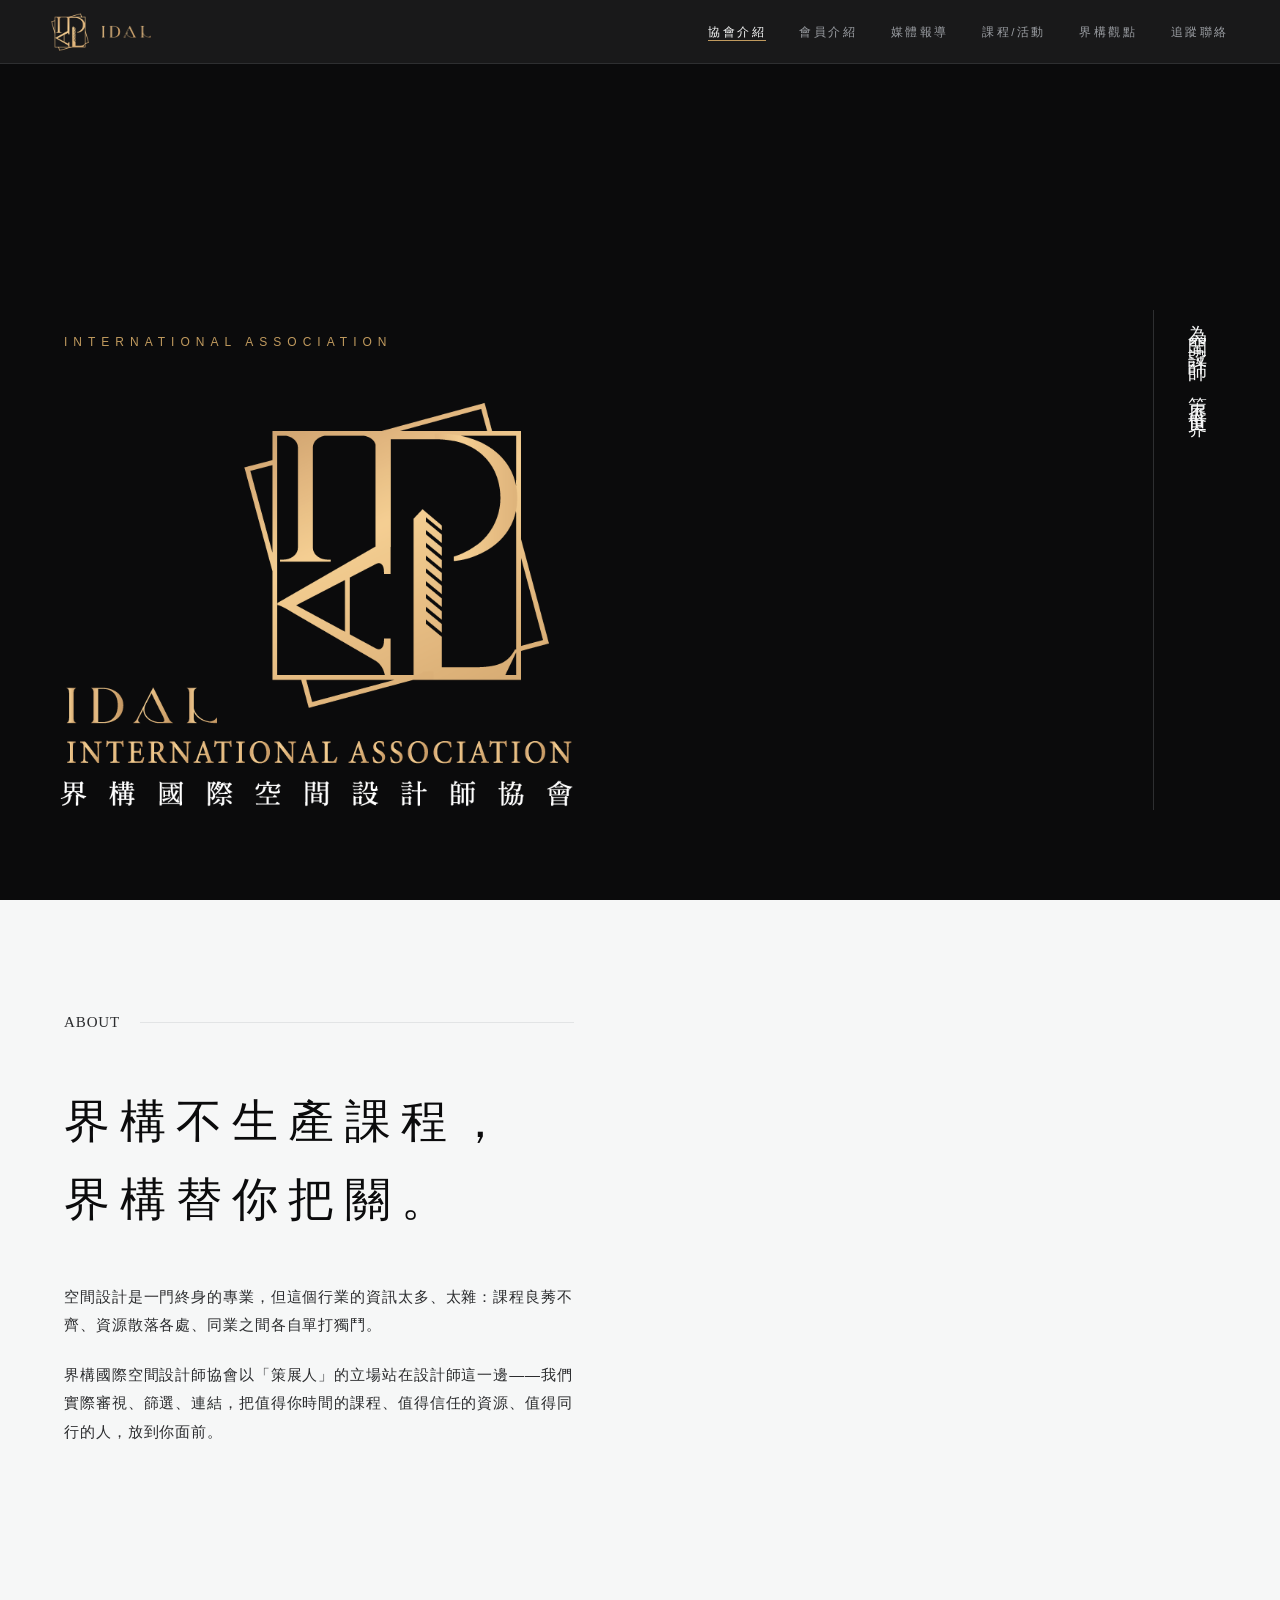
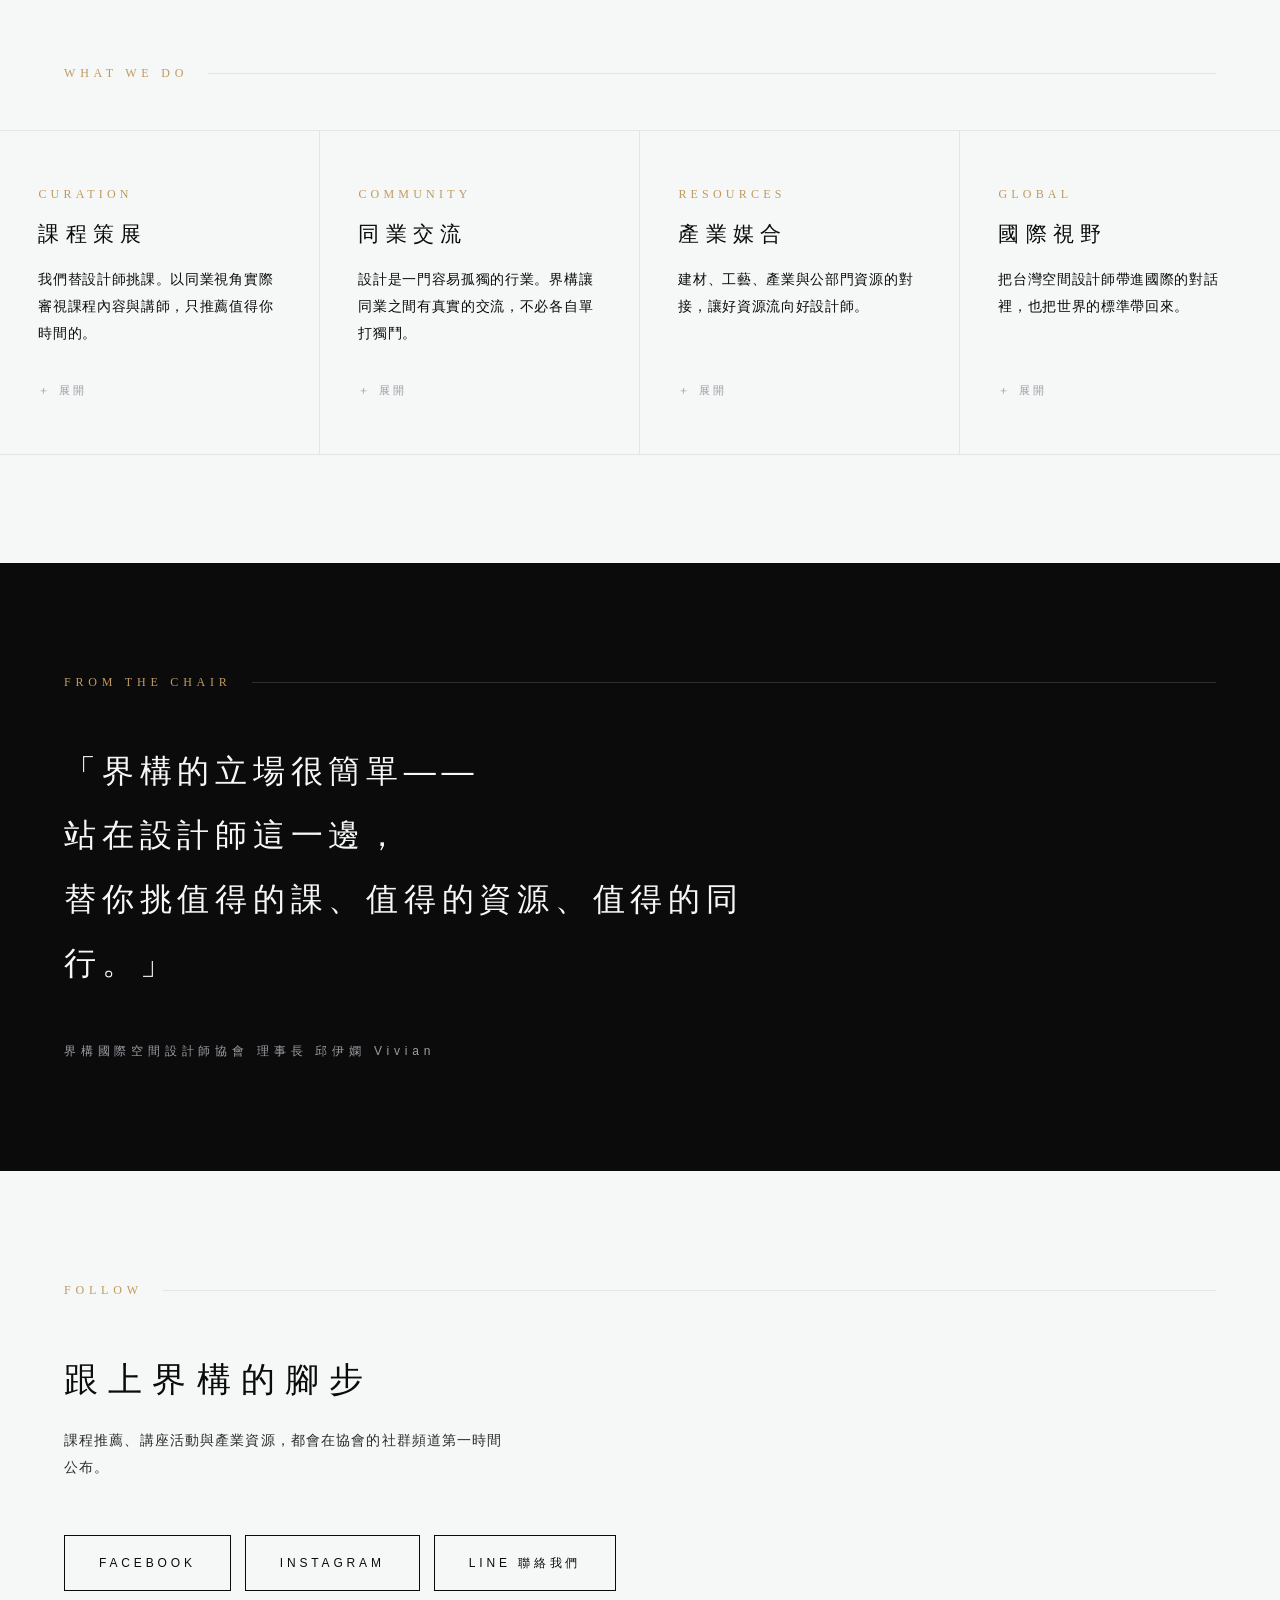
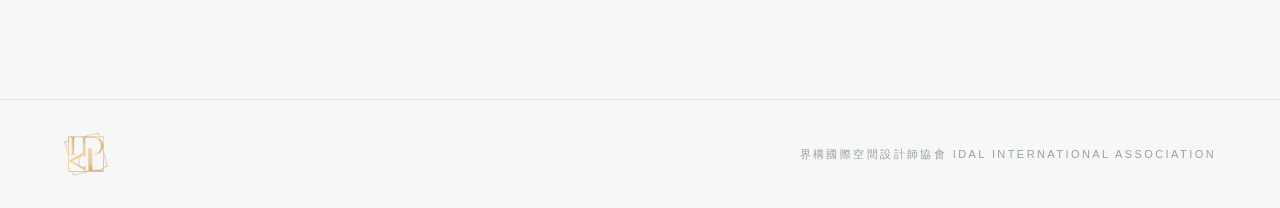
==== commit 9e50f0d5: "Add Storm Media coverage; add Vivian to chair attribution and schema Co-Authored-By: Claude Fable 5 " ====
--- a/index.html
+++ b/index.html
@@ -22,7 +22,7 @@
   "url": "https://vivian66323-afk.github.io/idal/",
   "logo": "https://vivian66323-afk.github.io/idal/assets/idal-logo.png",
   "foundingDate": "2024-11",
-  "founder": { "@type": "Person", "name": "邱伊嫻", "jobTitle": "理事長" },
+  "founder": { "@type": "Person", "name": "邱伊嫻", "alternateName": "Vivian", "jobTitle": "理事長" },
   "description": "界構國際空間設計師協會以策展人立場服務空間設計師：課程策展、同業交流、產業媒合、國際視野。",
   "areaServed": "TW",
   "sameAs": ["https://www.facebook.com/profile.php?id=61562910852713", "https://www.instagram.com/idal_2024/"],
@@ -106,7 +106,7 @@
     「界構的立場很簡單——<br>
     站在設計師這一邊，<br>
     替你挑值得的課、值得的資源、值得的同行。」
-    <cite>界構國際空間設計師協會 理事長 邱伊嫻</cite>
+    <cite>界構國際空間設計師協會 理事長 邱伊嫻 Vivian</cite>
   </blockquote>
 </section>
 
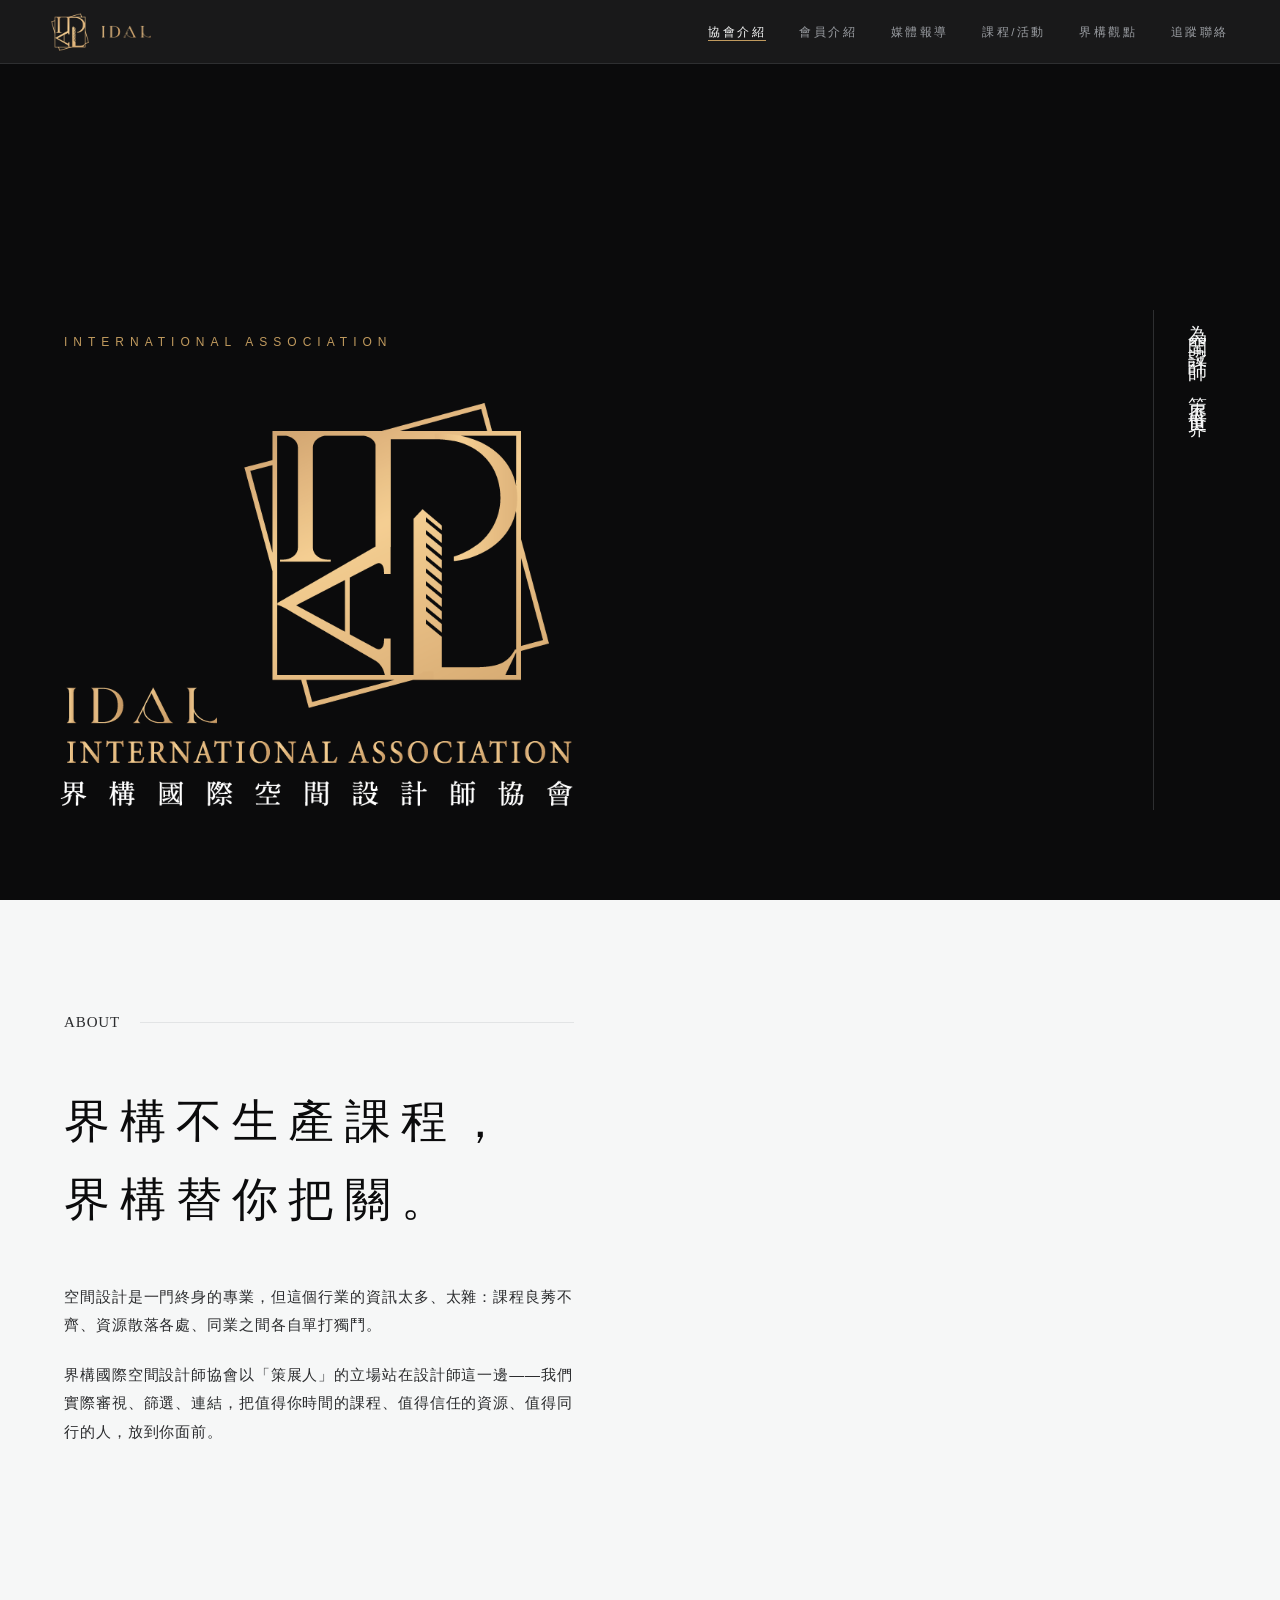
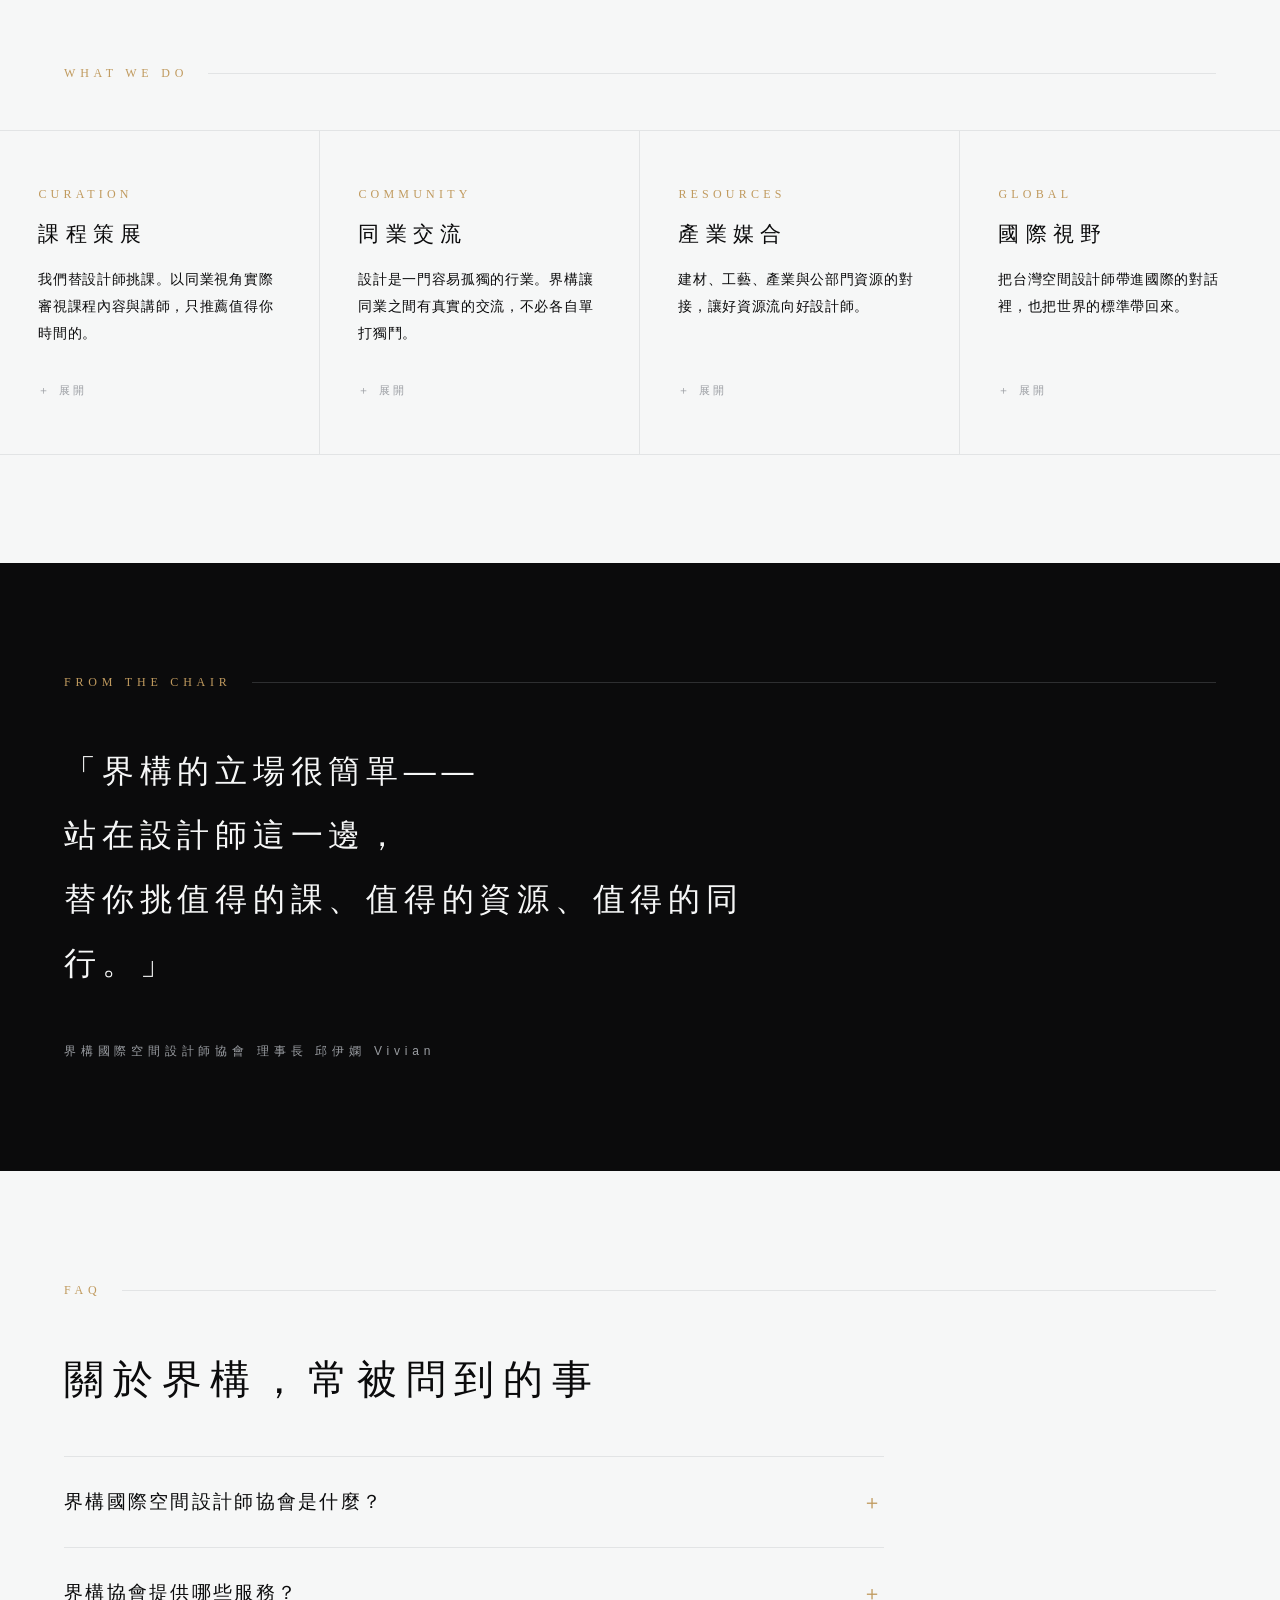
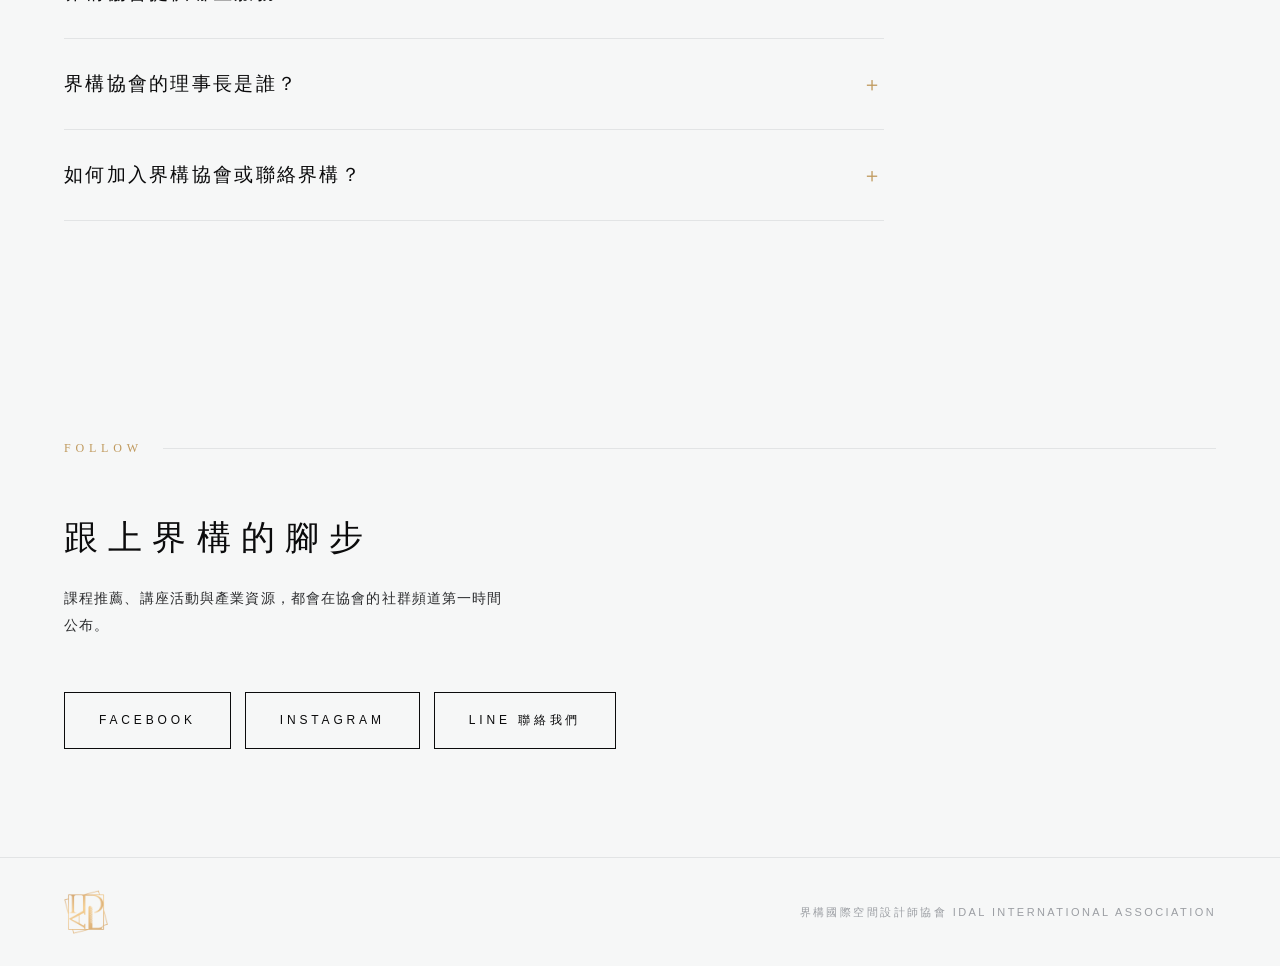
==== commit 1968399b: "Add visible FAQ section on homepage (matches FAQPage schema) 4 Q&A on 界構 identity/services/理事長/conta" ====
--- a/index.html
+++ b/index.html
@@ -24,9 +24,49 @@
   "foundingDate": "2024-11",
   "founder": { "@type": "Person", "name": "邱伊嫻", "alternateName": "Vivian", "jobTitle": "理事長" },
   "description": "界構國際空間設計師協會以策展人立場服務空間設計師：課程策展、同業交流、產業媒合、國際視野。",
+  "slogan": "為空間設計師，策展世界。",
   "areaServed": "TW",
-  "sameAs": ["https://www.facebook.com/profile.php?id=61562910852713", "https://www.instagram.com/idal_2024/"],
-  "knowsAbout": ["室內設計", "空間設計", "設計課程策展", "設計產業資源媒合"]
+  "sameAs": ["https://www.facebook.com/profile.php?id=61562910852713", "https://www.instagram.com/idal_2024/", "https://lin.ee/Rx6D6qI"],
+  "knowsAbout": ["室內設計", "空間設計", "設計課程策展", "設計產業資源媒合", "設計師同業交流"]
+}
+</script>
+<script type="application/ld+json">
+{
+  "@context": "https://schema.org",
+  "@type": "WebSite",
+  "name": "界構國際空間設計師協會 IDAL",
+  "alternateName": "界構協會",
+  "url": "https://vivian66323-afk.github.io/idal/",
+  "inLanguage": "zh-Hant-TW",
+  "publisher": { "@type": "Organization", "name": "界構國際空間設計師協會" }
+}
+</script>
+<script type="application/ld+json">
+{
+  "@context": "https://schema.org",
+  "@type": "FAQPage",
+  "mainEntity": [
+    {
+      "@type": "Question",
+      "name": "界構國際空間設計師協會是什麼？",
+      "acceptedAnswer": { "@type": "Answer", "text": "界構國際空間設計師協會（IDAL International Association）是台灣的空間設計師專業協會，2024 年 11 月成立。協會以「策展人」的立場站在設計師這一邊，替設計師篩選值得的課程、值得信任的產業資源、值得同行的同業，不生產課程而是替設計師把關。" }
+    },
+    {
+      "@type": "Question",
+      "name": "界構協會提供哪些服務？",
+      "acceptedAnswer": { "@type": "Answer", "text": "界構協會的四大服務軸為：課程策展（以同業視角審視、篩選並推薦值得上的設計課程）、同業交流（設計師社群、聚會與第一線實務經驗交換）、產業媒合（建材、工藝與公部門資源對接）、國際視野（國際趨勢、獎項與交流機會的引介）。" }
+    },
+    {
+      "@type": "Question",
+      "name": "界構協會的理事長是誰？",
+      "acceptedAnswer": { "@type": "Answer", "text": "界構國際空間設計師協會的理事長是邱伊嫻（Vivian），在室內設計領域深耕十八年，曾任職於香港梁志天設計集團（SLD）、深圳 RWD 等國際頂級設計公司。" }
+    },
+    {
+      "@type": "Question",
+      "name": "如何加入界構協會或聯絡界構？",
+      "acceptedAnswer": { "@type": "Answer", "text": "可透過界構的官方社群管道聯絡：Facebook 粉專「欸欸！！界構一下」、Instagram @idal_2024，或 LINE 官方帳號。協會會員為執業中的空間設計師與設計公司主理人。" }
+    }
+  ]
 }
 </script>
 </head>
@@ -110,6 +150,29 @@
   </blockquote>
 </section>
 
+<section class="faq" id="faq">
+  <p class="section-label">FAQ</p>
+  <div class="faq-inner reveal">
+    <h2 class="faq-h2">關於界構，常被問到的事</h2>
+    <details class="faq-item">
+      <summary>界構國際空間設計師協會是什麼？</summary>
+      <p>界構國際空間設計師協會（IDAL International Association）是台灣的空間設計師專業協會，2024 年 11 月成立。協會以「策展人」的立場站在設計師這一邊，替設計師篩選值得的課程、值得信任的產業資源、值得同行的同業——界構不生產課程，界構替設計師把關。</p>
+    </details>
+    <details class="faq-item">
+      <summary>界構協會提供哪些服務？</summary>
+      <p>界構的四大服務軸為：<strong>課程策展</strong>（以同業視角審視、篩選並推薦值得上的設計課程）、<strong>同業交流</strong>（設計師社群、聚會與第一線實務經驗交換）、<strong>產業媒合</strong>（建材、工藝與公部門資源對接）、<strong>國際視野</strong>（國際趨勢、獎項與交流機會的引介）。</p>
+    </details>
+    <details class="faq-item">
+      <summary>界構協會的理事長是誰？</summary>
+      <p>界構國際空間設計師協會的理事長是<strong>邱伊嫻（Vivian）</strong>，在室內設計領域深耕十八年，曾任職於香港梁志天設計集團（SLD）、深圳 RWD 等國際頂級設計公司。</p>
+    </details>
+    <details class="faq-item">
+      <summary>如何加入界構協會或聯絡界構？</summary>
+      <p>可透過界構的官方社群管道聯絡：Facebook 粉專「欸欸！！界構一下」、Instagram <a href="https://www.instagram.com/idal_2024/" target="_blank" rel="noopener">@idal_2024</a>，或 <a href="https://lin.ee/Rx6D6qI" target="_blank" rel="noopener">LINE 官方帳號</a>。協會會員為執業中的空間設計師與設計公司主理人。</p>
+    </details>
+  </div>
+</section>
+
 <section class="follow" id="follow">
   <p class="section-label">Follow</p>
   <div class="follow-inner reveal">
--- a/assets/style.css
+++ b/assets/style.css
@@ -259,6 +259,57 @@
   letter-spacing: 0.4em;
   color: var(--silver);
 }
+
+/* ---------- FAQ ---------- */
+.faq-inner { max-width: 820px; }
+.faq-h2 {
+  font-size: clamp(24px, 4vw, 40px);
+  font-weight: 300;
+  letter-spacing: 0.22em;
+  line-height: 1.6;
+  text-wrap: balance;
+  margin-bottom: clamp(28px, 5vh, 48px);
+}
+.faq-item {
+  border-top: 1px solid var(--hairline);
+  padding: clamp(18px, 2.6vw, 26px) 0;
+}
+.faq-item:last-child { border-bottom: 1px solid var(--hairline); }
+.faq-item summary {
+  list-style: none;
+  cursor: pointer;
+  display: flex;
+  align-items: center;
+  justify-content: space-between;
+  gap: 20px;
+  font-size: clamp(16px, 2.1vw, 19px);
+  font-weight: 400;
+  letter-spacing: 0.12em;
+  color: var(--ink);
+}
+.faq-item summary::-webkit-details-marker { display: none; }
+.faq-item summary::after {
+  content: "＋";
+  font-family: var(--font-didone);
+  color: var(--gold);
+  font-size: 20px;
+  flex-shrink: 0;
+  transition: transform 0.25s ease;
+}
+.faq-item[open] summary::after { content: "－"; }
+.faq-item summary:focus-visible { outline: 1px solid var(--ink); outline-offset: 4px; }
+.faq-item p {
+  margin-top: 16px;
+  max-width: 42em;
+  font-size: 14.5px;
+  font-weight: 300;
+  line-height: 2.1;
+  letter-spacing: 0.05em;
+  color: var(--graphite);
+}
+.faq-item p strong { font-weight: 500; color: var(--ink); }
+.faq-item p a { color: var(--gold); text-decoration: none; }
+.faq-item p a:hover, .faq-item p a:focus-visible { text-decoration: underline; text-underline-offset: 3px; }
 
 /* ---------- Follow / CTA ---------- */
 .follow-inner { max-width: 860px; }
@@ -462,6 +513,8 @@
 .item-row.pending .item-title, .item-row.pending .item-date { color: var(--silver); }
 .item-title a { color: inherit; text-decoration: none; }
 .item-title a:hover, .item-title a:focus-visible { text-decoration: underline; text-underline-offset: 6px; text-decoration-thickness: 1px; }
+.item-sub a { color: var(--gold); text-decoration: none; white-space: nowrap; letter-spacing: 0.04em; }
+.item-sub a:hover, .item-sub a:focus-visible { text-decoration: underline; text-underline-offset: 4px; }
 
 .item-row.has-thumb { grid-template-columns: 130px 128px 1fr auto; align-items: start; }
 .item-thumb {
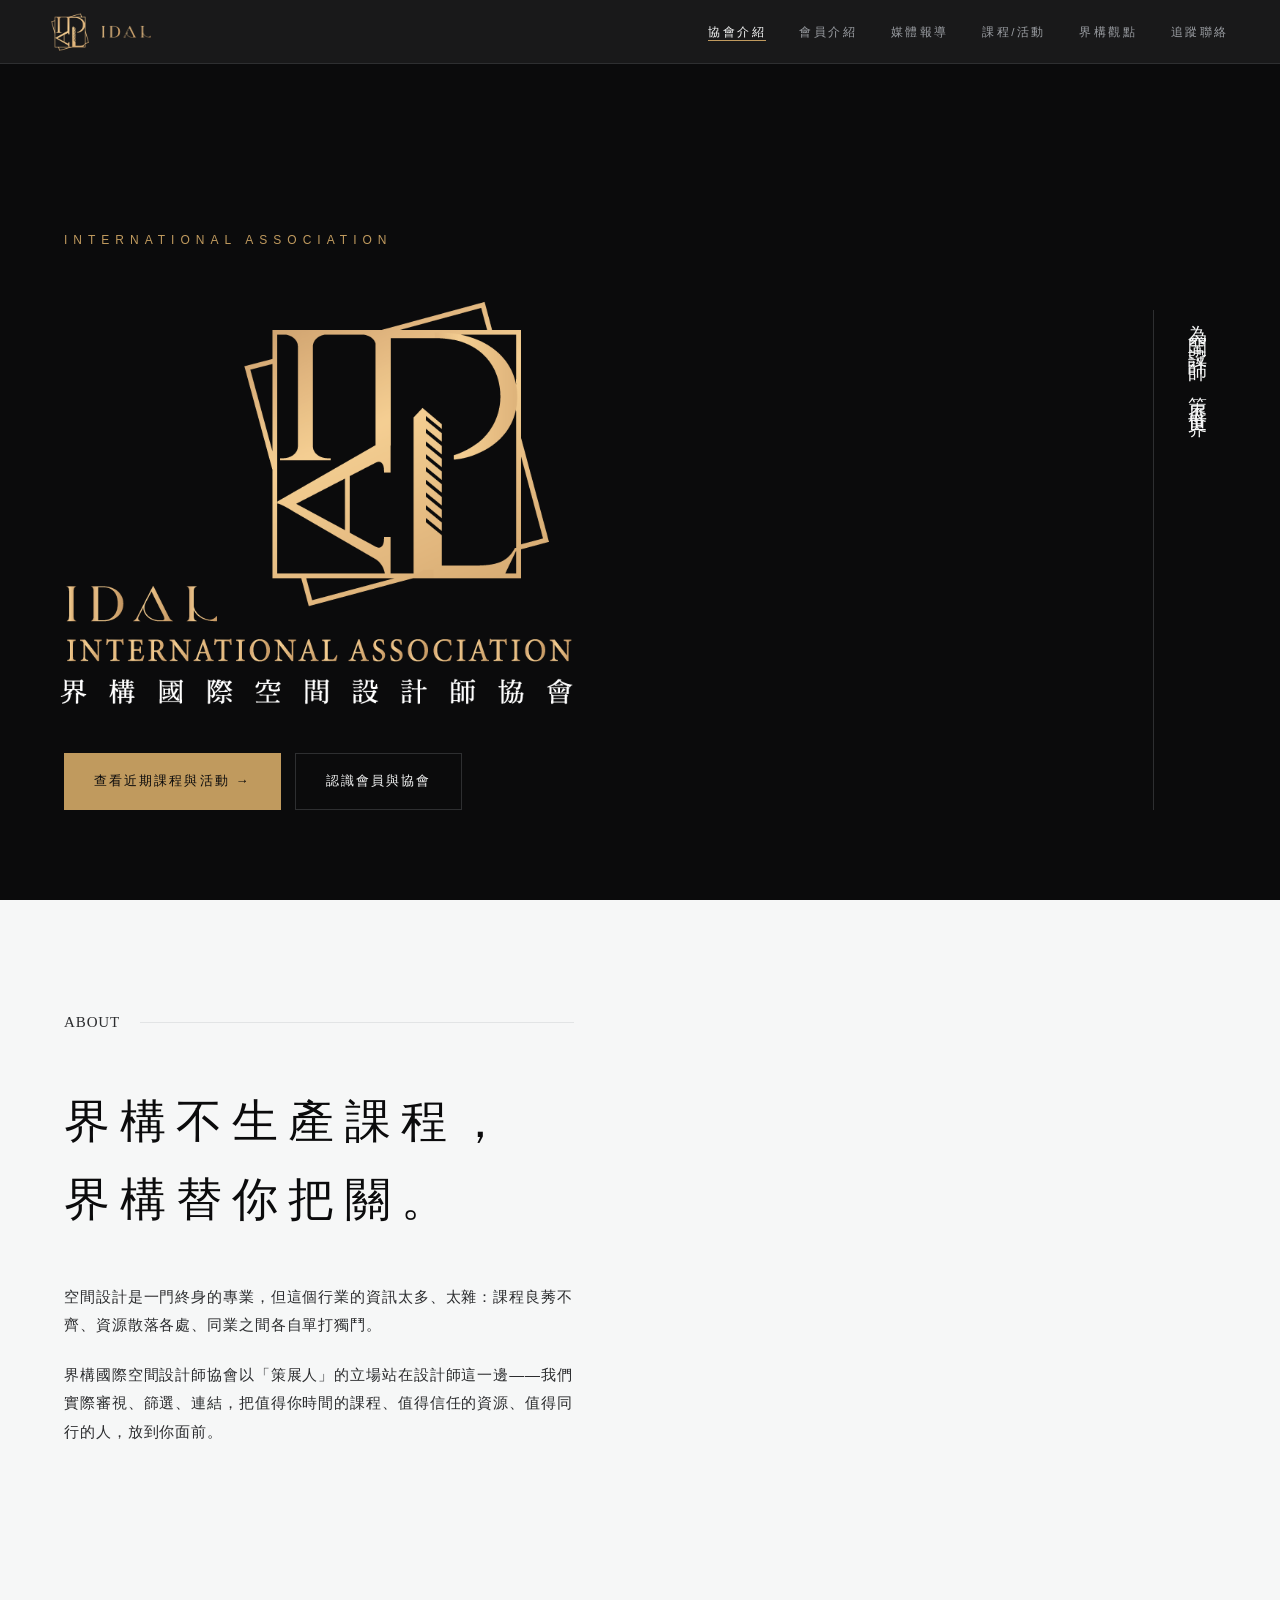
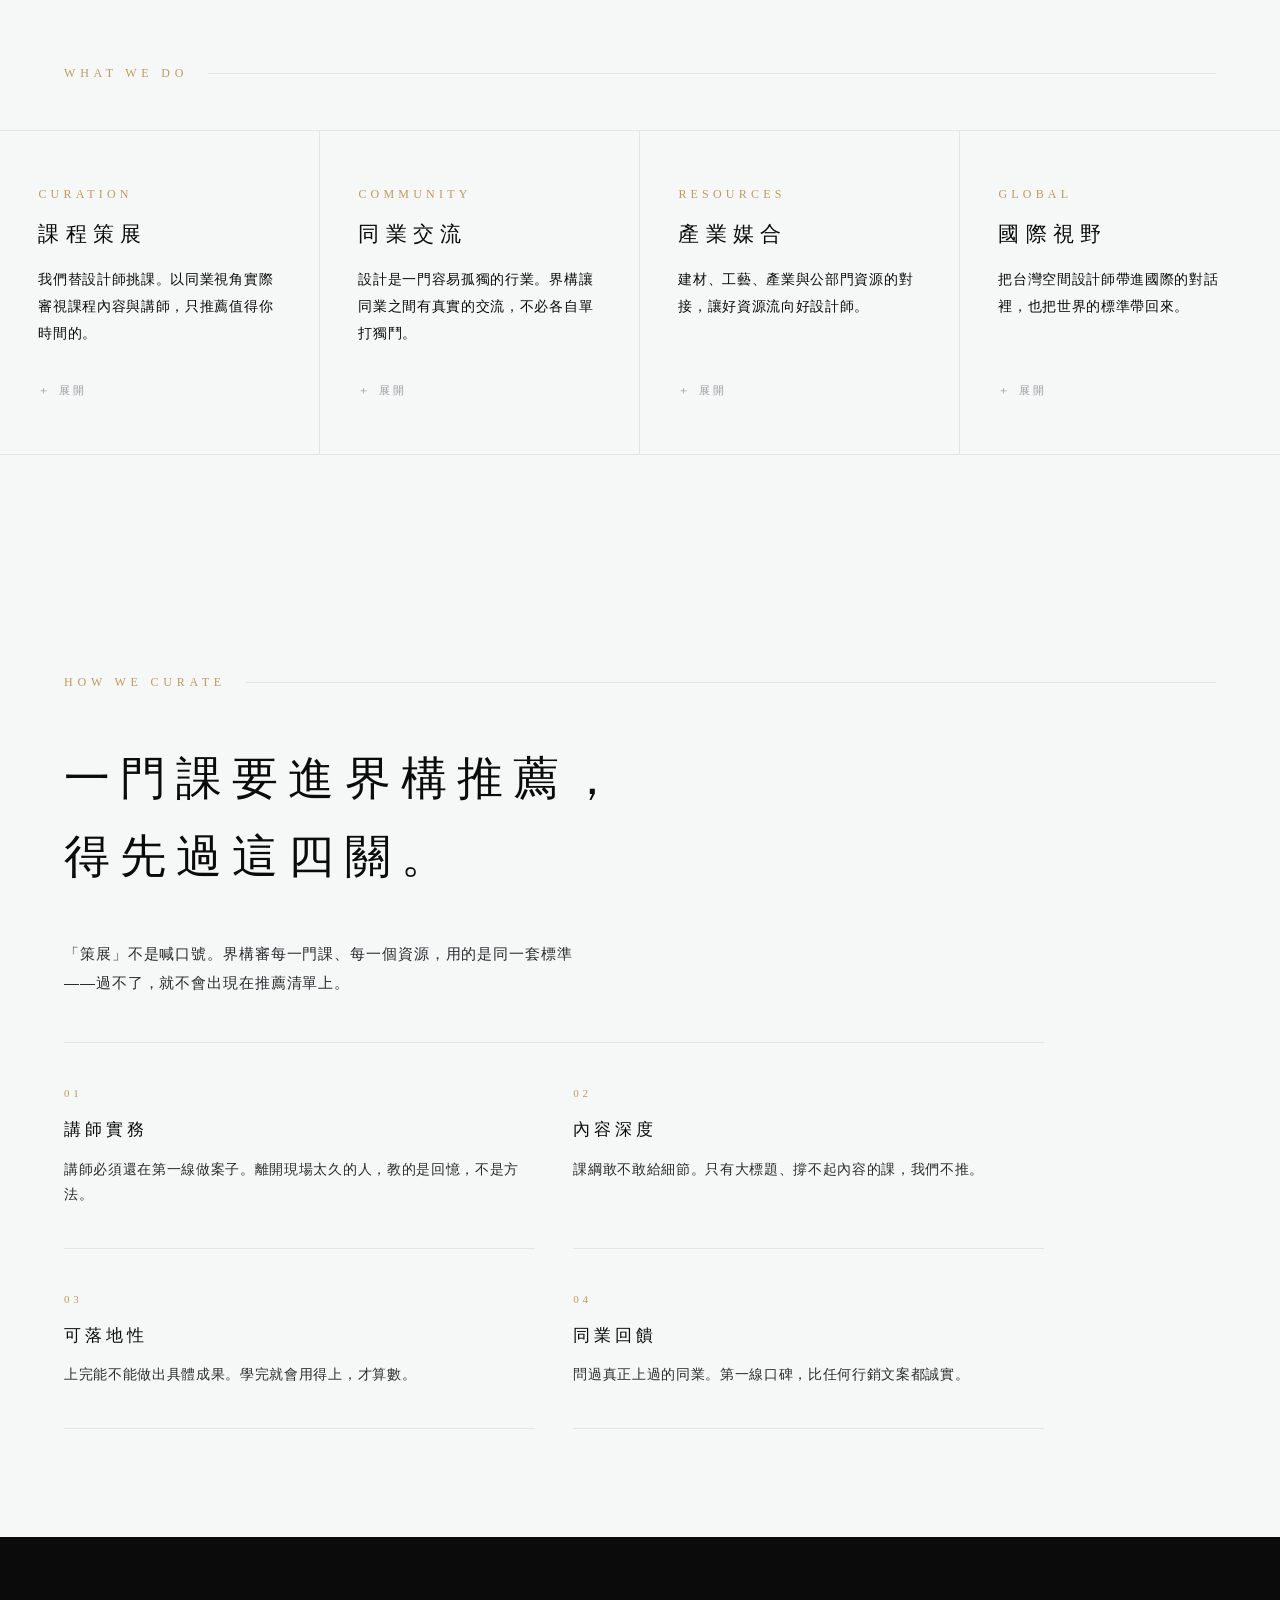
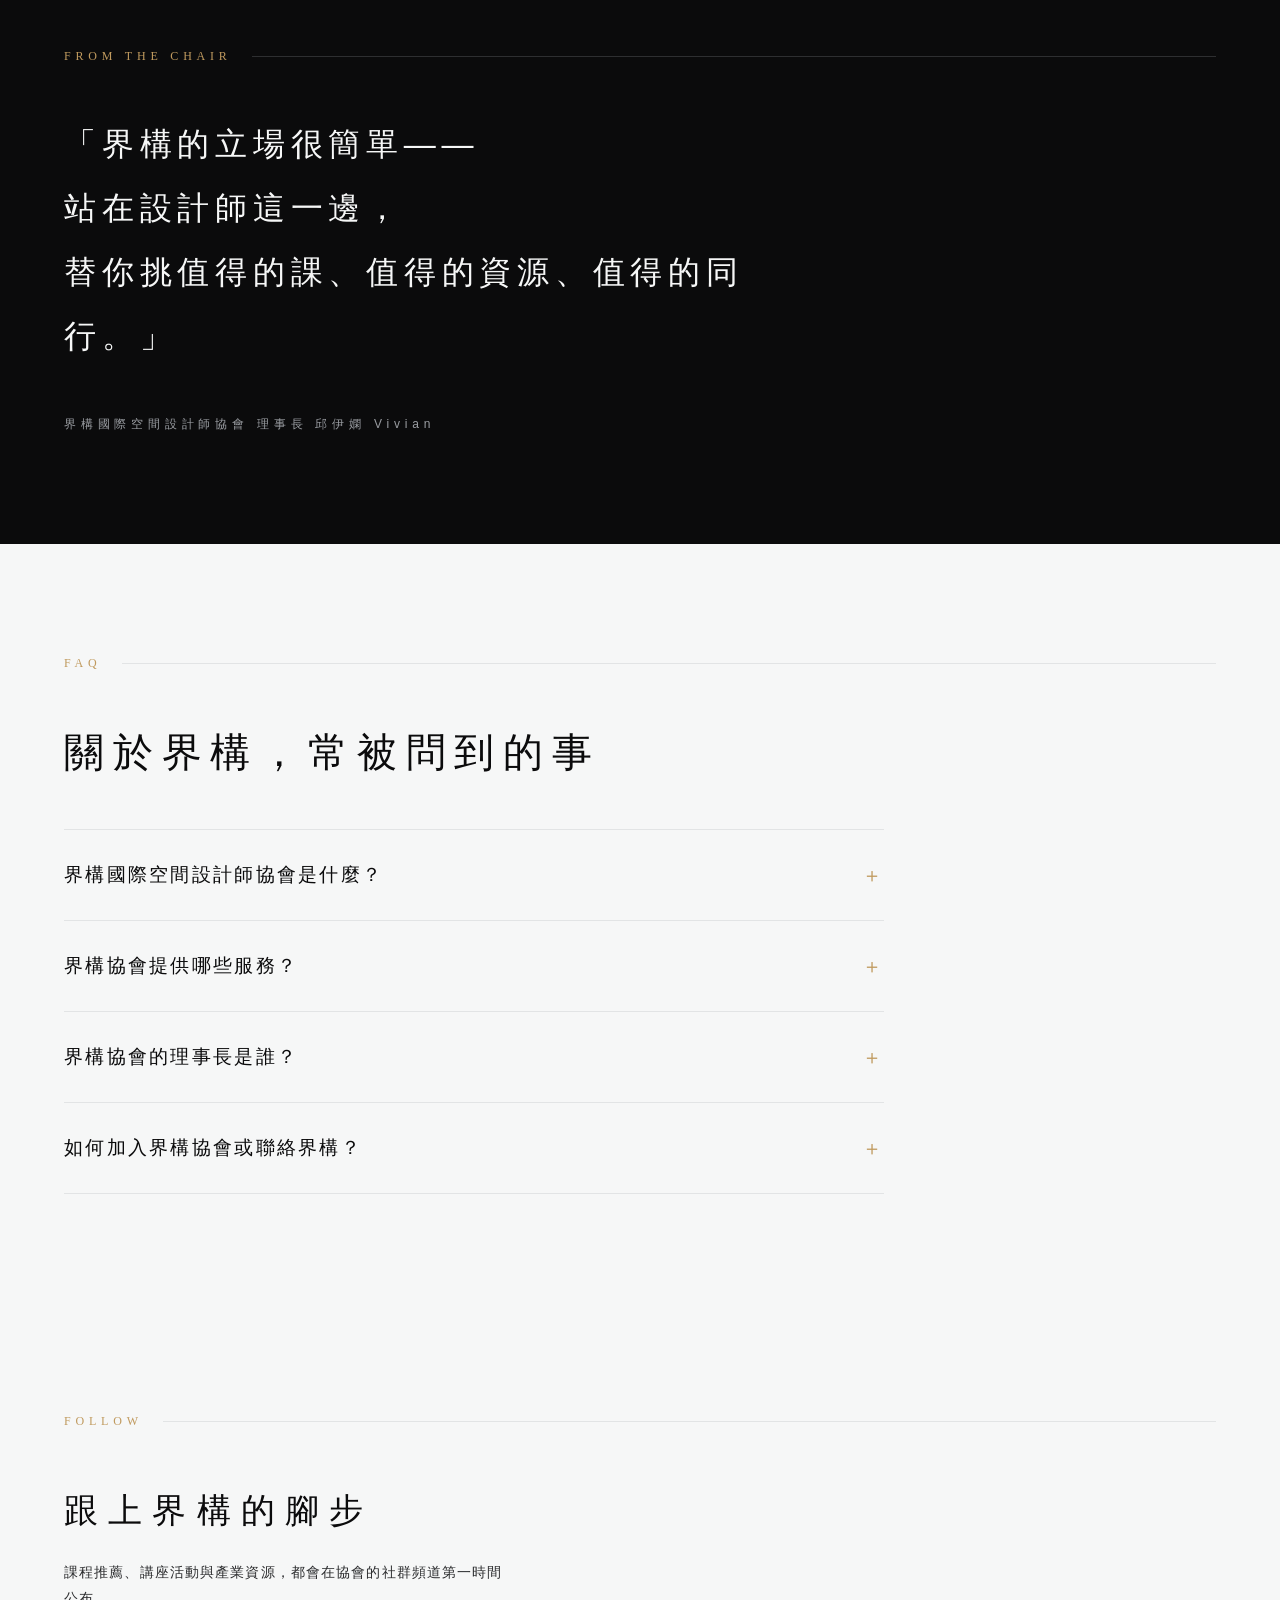
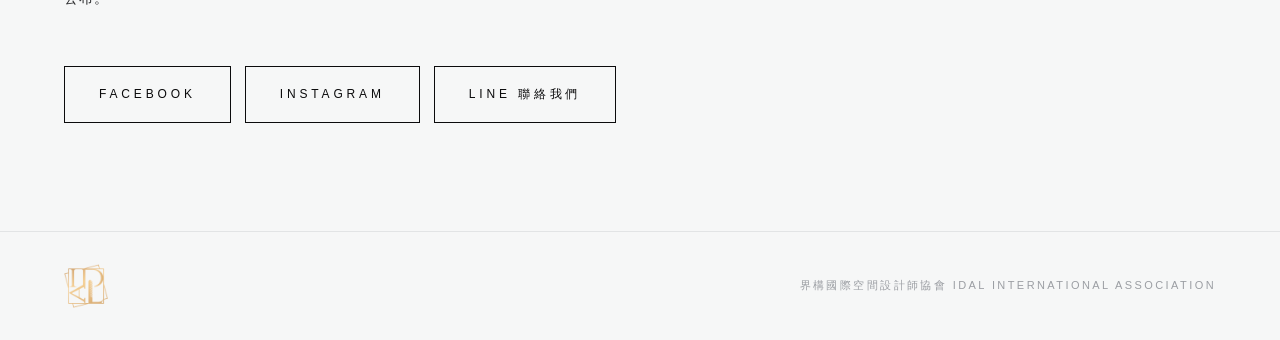
==== commit 33f3cc7e: "UX from review: mobile hamburger nav, hero CTA, curation standards, join & event CTAs - Mobile: CSS " ====
--- a/index.html
+++ b/index.html
@@ -77,6 +77,10 @@
     <img src="assets/idal-mark.png" alt="IDAL 界構字標">
     <img class="mark-word" src="assets/idal-word.png" alt="IDAL">
   </a>
+  <input type="checkbox" id="nav-toggle" class="nav-toggle" hidden>
+  <label for="nav-toggle" class="nav-burger" aria-label="開啟選單" role="button" tabindex="0">
+    <span></span><span></span><span></span>
+  </label>
   <ul>
     <li><a href="index.html" aria-current="page">協會介紹</a></li>
     <li><a href="members.html">會員介紹</a></li>
@@ -93,6 +97,10 @@
     <h1>
       <img class="wordmark-img" src="assets/idal-logo.png" alt="IDAL International Association 界構國際空間設計師協會">
     </h1>
+    <div class="hero-cta">
+      <a class="btn-primary" href="courses-events.html">查看近期課程與活動 →</a>
+      <a class="btn-ghost" href="members.html">認識會員與協會</a>
+    </div>
   </div>
   <p class="vertical" aria-hidden="true">為空間設計師，策展世界。</p>
 </header>
@@ -137,6 +145,36 @@
       <p class="detail">台灣的空間設計實力值得被國際看見。界構持續關注國際趨勢、獎項與交流機會，替會員鋪一條往外走的路。</p>
       <span class="more">＋ 展開</span>
     </button>
+  </div>
+</section>
+
+<section class="standards" id="standards">
+  <p class="section-label">How We Curate</p>
+  <div class="manifesto-inner reveal">
+    <h2>一門課要進界構推薦，<br>得先過這四關。</h2>
+    <p>「策展」不是喊口號。界構審每一門課、每一個資源，用的是同一套標準——過不了，就不會出現在推薦清單上。</p>
+  </div>
+  <div class="benefits reveal">
+    <div class="benefit">
+      <span class="en">01</span>
+      <h3>講師實務</h3>
+      <p>講師必須還在第一線做案子。離開現場太久的人，教的是回憶，不是方法。</p>
+    </div>
+    <div class="benefit">
+      <span class="en">02</span>
+      <h3>內容深度</h3>
+      <p>課綱敢不敢給細節。只有大標題、撐不起內容的課，我們不推。</p>
+    </div>
+    <div class="benefit">
+      <span class="en">03</span>
+      <h3>可落地性</h3>
+      <p>上完能不能做出具體成果。學完就會用得上，才算數。</p>
+    </div>
+    <div class="benefit">
+      <span class="en">04</span>
+      <h3>同業回饋</h3>
+      <p>問過真正上過的同業。第一線口碑，比任何行銷文案都誠實。</p>
+    </div>
   </div>
 </section>
 
--- a/assets/style.css
+++ b/assets/style.css
@@ -77,6 +77,57 @@
 .nav ul a:hover, .nav ul a:focus-visible { color: var(--paper); }
 .nav ul a[aria-current="page"] { color: var(--paper); border-bottom: 1px solid var(--gold); padding-bottom: 2px; }
 .nav a:focus-visible { outline: 1px solid var(--paper); outline-offset: 4px; }
+
+/* ---------- Nav: mobile hamburger ---------- */
+.nav-burger { display: none; }
+@media (max-width: 720px) {
+  .nav-burger {
+    display: flex;
+    flex-direction: column;
+    justify-content: center;
+    gap: 5px;
+    width: 40px;
+    height: 40px;
+    margin-left: auto;
+    cursor: pointer;
+    flex-shrink: 0;
+  }
+  .nav-burger span {
+    display: block;
+    width: 22px;
+    height: 2px;
+    background: var(--paper);
+    transition: transform 0.25s ease, opacity 0.2s ease;
+  }
+  .nav-burger:focus-visible { outline: 1px solid var(--paper); outline-offset: 3px; }
+  .nav ul {
+    position: absolute;
+    top: 64px;
+    left: 0;
+    right: 0;
+    flex-direction: column;
+    gap: 0;
+    overflow: hidden;
+    max-height: 0;
+    background: rgba(11, 11, 12, 0.98);
+    backdrop-filter: blur(8px);
+    border-bottom: 1px solid var(--hairline-dark);
+    transition: max-height 0.32s ease;
+  }
+  .nav-toggle:checked ~ ul { max-height: 420px; border-bottom-width: 1px; }
+  .nav ul li { border-top: 1px solid var(--hairline-dark); }
+  .nav ul li:first-child { border-top: 0; }
+  .nav ul a {
+    display: block;
+    padding: 16px clamp(20px, 5vw, 64px);
+    font-size: 13px;
+    letter-spacing: 0.24em;
+  }
+  .nav ul a[aria-current="page"] { border-bottom: 0; border-left: 2px solid var(--gold); padding-left: calc(clamp(20px, 5vw, 64px) - 2px); }
+  .nav-toggle:checked ~ .nav-burger span:nth-child(1) { transform: translateY(7px) rotate(45deg); }
+  .nav-toggle:checked ~ .nav-burger span:nth-child(2) { opacity: 0; }
+  .nav-toggle:checked ~ .nav-burger span:nth-child(3) { transform: translateY(-7px) rotate(-45deg); }
+}
 
 /* ---------- Hero ---------- */
 .hero {
@@ -92,6 +143,33 @@
   overflow: hidden;
 }
 .hero-main { max-width: 900px; }
+.hero-cta {
+  display: flex;
+  flex-wrap: wrap;
+  gap: 14px;
+  margin-top: clamp(28px, 5vh, 48px);
+}
+.btn-primary, .btn-ghost {
+  display: inline-flex;
+  align-items: center;
+  padding: 15px 30px;
+  font-size: 13px;
+  letter-spacing: 0.16em;
+  text-decoration: none;
+  transition: background 0.25s ease, color 0.25s ease, border-color 0.25s ease;
+}
+.btn-primary {
+  background: var(--gold);
+  color: var(--ink);
+  font-weight: 500;
+}
+.btn-primary:hover, .btn-primary:focus-visible { background: #d4b378; }
+.btn-ghost {
+  border: 1px solid var(--hairline-dark);
+  color: var(--paper);
+}
+.btn-ghost:hover, .btn-ghost:focus-visible { border-color: var(--gold); color: var(--gold); }
+.btn-primary:focus-visible, .btn-ghost:focus-visible { outline: 1px solid var(--gold); outline-offset: 3px; }
 .hero .eyebrow {
   font-size: 12px;
   letter-spacing: 0.5em;
@@ -143,7 +221,12 @@
 
 /* ---------- Manifesto ---------- */
 .manifesto-inner { max-width: 860px; }
-.manifesto h2, .members-intro h2 {
+.standards .manifesto-inner { margin-bottom: clamp(28px, 5vh, 48px); }
+.join .manifesto-inner { display: block; }
+.join p strong { color: var(--ink); font-weight: 600; }
+.join .hero-cta .btn-ghost { border-color: var(--hairline); color: var(--ink); }
+.join .hero-cta .btn-ghost:hover { border-color: var(--gold); color: var(--gold); }
+.manifesto h2, .members-intro h2, .standards h2, .join h2 {
   font-size: clamp(26px, 4.6vw, 46px);
   font-weight: 300;
   letter-spacing: 0.22em;
@@ -151,7 +234,7 @@
   text-wrap: balance;
   margin-bottom: clamp(28px, 5vh, 48px);
 }
-.manifesto p, .members-intro p {
+.manifesto p, .members-intro p, .standards .manifesto-inner p, .join .manifesto-inner p {
   max-width: 34em;
   font-size: 15px;
   font-weight: 300;
@@ -577,7 +660,7 @@
   overflow: hidden;
   transition: max-height 0.45s ease;
 }
-.insight.open .i-body { max-height: 600px; }
+.insight.open .i-body { max-height: 900px; }
 .insight .i-body p {
   margin-top: 16px;
   font-size: 13.5px;
